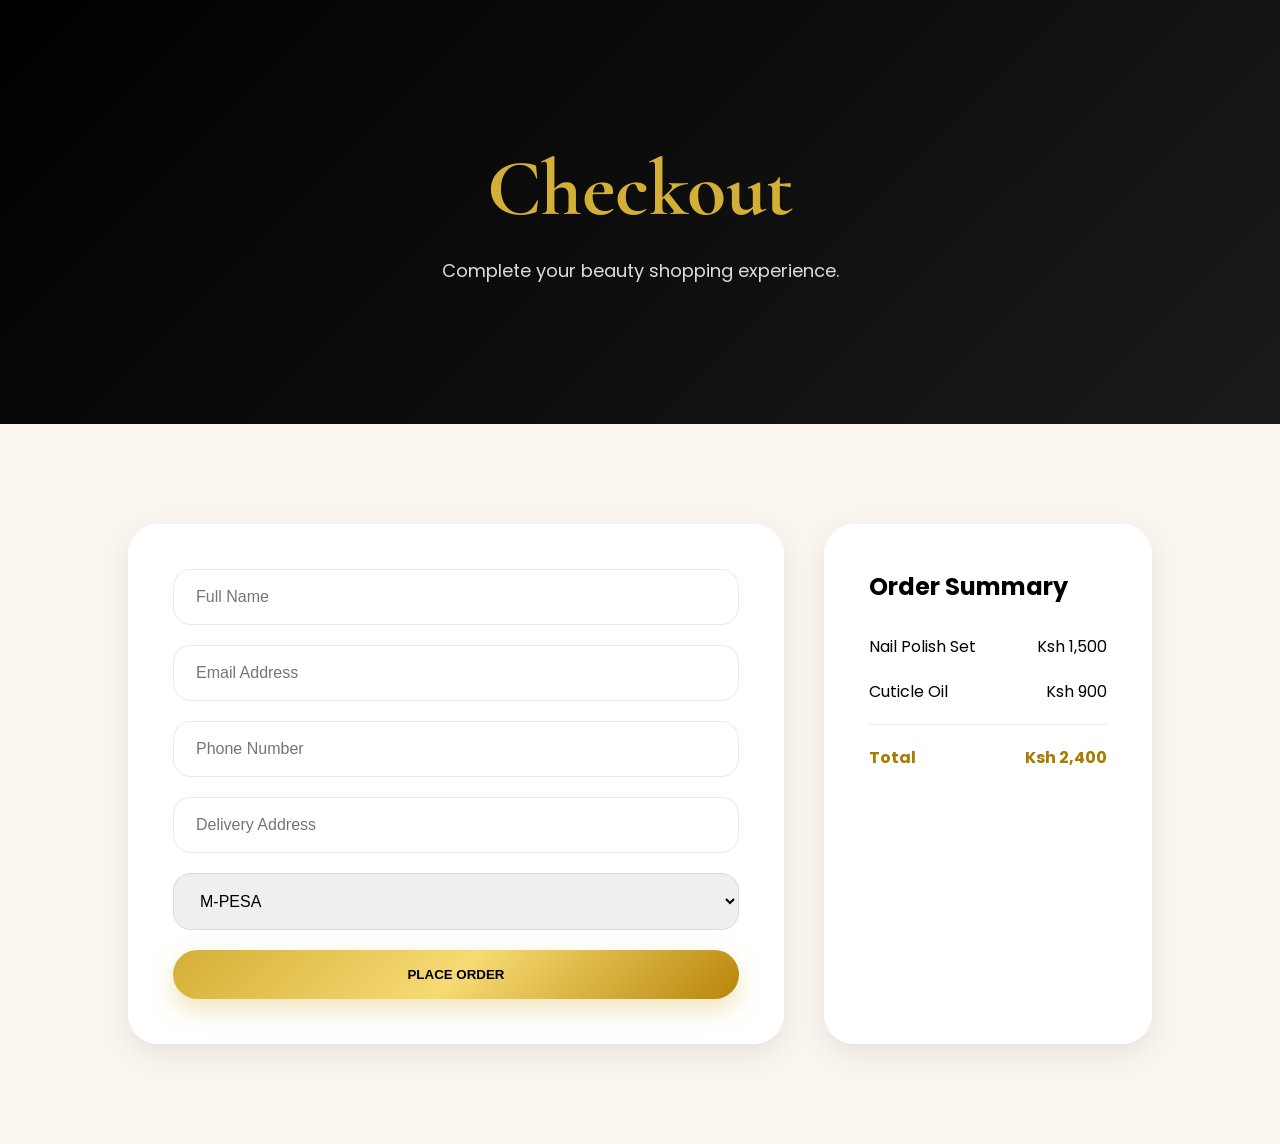
==== checkout.html @ 14c08689 "Add files via upload" ====
<!DOCTYPE html>
<html lang="en">
<head>

<meta charset="UTF-8">

<meta name="viewport"
content="width=device-width, initial-scale=1.0">

<title>Checkout</title>

<link rel="stylesheet" href="styles.css">

</head>

<body>

<section class="page-hero">

<h1>Checkout</h1>

<p>
Complete your beauty shopping experience.
</p>

</section>

<section class="checkout-container">

<div class="checkout-form">

<input type="text"
placeholder="Full Name">

<input type="email"
placeholder="Email Address">

<input type="text"
placeholder="Phone Number">

<input type="text"
placeholder="Delivery Address">

<select>
<option>M-PESA</option>
<option>Card Payment</option>
<option>Cash On Delivery</option>
</select>

<button class="gold-btn">
PLACE ORDER
</button>

</div>

<div class="order-summary">

<h2>Order Summary</h2>

<div class="summary-item">
<span>Nail Polish Set</span>
<span>Ksh 1,500</span>
</div>

<div class="summary-item">
<span>Cuticle Oil</span>
<span>Ksh 900</span>
</div>

<div class="summary-total">
<span>Total</span>
<span>Ksh 2,400</span>
</div>

</div>

</section>

</body>
</html>
---- styles.css ----
/* =========================================================
   JUWA WORLD — PREMIUM LUXURY UI
========================================================= */

@import url('https://fonts.googleapis.com/css2?family=Cormorant+Garamond:wght@400;500;600;700&family=Poppins:wght@300;400;500;600;700&display=swap');

:root{
    --gold:#d4af37;
    --gold-light:#f6da73;
    --gold-dark:#a87c00;

    --black:#000000;
    --dark:#111111;
    --dark-2:#1a1a1a;

    --white:#ffffff;
    --soft:#faf6ef;
    --gray:#777777;

    --shadow:
    0 10px 30px rgba(0,0,0,0.08);

    --shadow-hover:
    0 20px 40px rgba(0,0,0,0.15);

    --gradient-gold:
    linear-gradient(
        135deg,
        #d4af37,
        #f6da73,
        #b8860b
    );
}

/* =========================================================
   RESET
========================================================= */

*{
    margin:0;
    padding:0;
    box-sizing:border-box;
    scroll-behavior:smooth;
}

body{
    font-family:'Poppins', sans-serif;
    background:var(--soft);
    color:var(--black);
    overflow-x:hidden;
}

/* =========================================================
   CUSTOM SCROLLBAR
========================================================= */

::-webkit-scrollbar{
    width:10px;
}

::-webkit-scrollbar-track{
    background:#f2f2f2;
}

::-webkit-scrollbar-thumb{
    background:var(--gradient-gold);
    border-radius:20px;
}

/* =========================================================
   GLOBAL
========================================================= */

.container{
    width:90%;
    margin:auto;
}

section{
    position:relative;
}

img{
    max-width:100%;
    display:block;
}

a{
    text-decoration:none;
}

ul{
    list-style:none;
}

/* =========================================================
   TOP BAR
========================================================= */

.top-bar{
    background:var(--gradient-gold);
    color:var(--black);
    text-align:center;
    padding:12px;
    font-size:14px;
    font-weight:600;
    letter-spacing:1px;
}

/* =========================================================
   NAVBAR
========================================================= */

.navbar{
    width:100%;
    position:sticky;
    top:0;
    z-index:999;
    background:rgba(0,0,0,0.95);
    backdrop-filter:blur(10px);

    border-bottom:
    1px solid rgba(212,175,55,0.15);
}

.navbar-container{
    width:90%;
    margin:auto;
    height:90px;

    display:flex;
    justify-content:space-between;
    align-items:center;
}

.logo-section{
    display:flex;
    align-items:center;
    gap:15px;
}

.logo{
    width:65px;
    height:65px;
    border-radius:50%;
    object-fit:cover;

    border:2px solid var(--gold);

    box-shadow:
    0 0 20px rgba(212,175,55,0.4);
}

.brand-title{
    color:var(--gold);
    font-family:'Cormorant Garamond', serif;
    font-size:38px;
    line-height:1;
}

.brand-subtitle{
    color:#ddd;
    letter-spacing:4px;
    font-size:12px;
}

.nav-links{
    display:flex;
    gap:35px;
}

.nav-links a{
    color:var(--white);
    font-size:14px;
    font-weight:500;
    position:relative;
    transition:0.4s;
}

.nav-links a:hover{
    color:var(--gold);
}

.nav-links a::after{
    content:'';
    position:absolute;
    left:0;
    bottom:-8px;
    width:0;
    height:2px;
    background:var(--gradient-gold);
    transition:0.4s;
}

.nav-links a:hover::after{
    width:100%;
}

.nav-icons{
    display:flex;
    align-items:center;
    gap:20px;
}

.nav-icons i{
    color:var(--white);
    font-size:18px;
    cursor:pointer;
    transition:0.4s;
}

.nav-icons i:hover{
    color:var(--gold);
    transform:translateY(-3px);
}

/* =========================================================
   HERO
========================================================= */

.hero{
    min-height:95vh;

    display:grid;
    grid-template-columns:1fr 1fr;
    align-items:center;

    background:
    linear-gradient(
        135deg,
        #fff9f0,
        #f6eee0
    );

    overflow:hidden;
}

.hero::before{
    content:'';
    position:absolute;

    width:600px;
    height:600px;

    background:
    radial-gradient(
        rgba(212,175,55,0.12),
        transparent 70%
    );

    top:-200px;
    right:-150px;

    border-radius:50%;
}

.hero-text{
    padding:100px;
    z-index:2;
}

.welcome-text{
    color:var(--gold-dark);
    letter-spacing:6px;
    font-weight:600;
}

.hero h1{
    font-family:'Cormorant Garamond', serif;
    font-size:95px;
    line-height:0.9;
    margin-top:20px;
}

.hero h2{
    font-family:'Cormorant Garamond', serif;
    font-size:70px;
    color:var(--gold);
    margin-top:10px;
    margin-bottom:25px;
    font-style:italic;
}

.hero-description{
    color:#444;
    line-height:2;
    max-width:550px;
    margin-bottom:40px;
}

.hero-buttons{
    display:flex;
    gap:20px;
    flex-wrap:wrap;
}

.hero-image{
    position:relative;
    height:100%;
}

.hero-image img{
    width:100%;
    height:100%;
    object-fit:cover;
}

/* =========================================================
   BUTTONS
========================================================= */

.gold-btn{
    background:var(--gradient-gold);
    border:none;
    color:var(--black);

    padding:17px 34px;
    border-radius:50px;

    font-weight:600;
    cursor:pointer;

    transition:0.4s;

    box-shadow:
    0 10px 25px rgba(212,175,55,0.35);
}

.gold-btn:hover{
    transform:translateY(-5px);

    box-shadow:
    0 15px 35px rgba(212,175,55,0.45);
}

.outline-btn{
    background:transparent;
    border:2px solid var(--gold);

    color:var(--gold);

    padding:15px 34px;
    border-radius:50px;

    cursor:pointer;
    font-weight:600;

    transition:0.4s;
}

.outline-btn:hover{
    background:var(--gradient-gold);
    color:var(--black);
}

/* =========================================================
   FEATURE GRID
========================================================= */

.feature-grid{
    padding:100px 10%;

    display:grid;
    grid-template-columns:repeat(auto-fit,minmax(300px,1fr));
    gap:35px;

    background:#fff;
}

.feature-card{
    background:#fff;

    padding:45px 35px;
    border-radius:30px;

    text-align:center;

    transition:0.5s;

    border:
    1px solid rgba(212,175,55,0.15);

    box-shadow:var(--shadow);

    position:relative;
    overflow:hidden;
}

.feature-card::before{
    content:'';
    position:absolute;

    width:250px;
    height:250px;

    background:
    radial-gradient(
        rgba(212,175,55,0.08),
        transparent 70%
    );

    top:-120px;
    right:-120px;

    border-radius:50%;
}

.feature-card:hover{
    transform:translateY(-12px);
    box-shadow:var(--shadow-hover);
}

.feature-icon{
    width:90px;
    height:90px;

    margin:auto;
    margin-bottom:30px;

    border-radius:50%;

    display:flex;
    align-items:center;
    justify-content:center;

    background:var(--gradient-gold);

    box-shadow:
    0 10px 20px rgba(212,175,55,0.3);
}

.feature-icon i{
    font-size:34px;
    color:var(--black);
}

.feature-card h3{
    margin-bottom:15px;
    font-size:22px;
}

.feature-card p{
    color:#555;
    line-height:1.9;
    margin-bottom:30px;
}

/* =========================================================
   STATS
========================================================= */

.stats-section{
    background:var(--black);

    display:grid;
    grid-template-columns:repeat(auto-fit,minmax(250px,1fr));

    gap:30px;

    padding:70px 10%;
}

.stat-box{
    display:flex;
    gap:20px;
    align-items:center;
}

.stat-box i{
    color:var(--gold);
    font-size:45px;
}

.stat-box h4{
    color:var(--gold);
    margin-bottom:10px;
}

.stat-box p{
    color:#ddd;
}

/* =========================================================
   PAGE HERO
========================================================= */

.page-hero{
    background:
    linear-gradient(
        135deg,
        #000,
        #1a1a1a
    );

    text-align:center;
    color:#fff;

    padding:140px 20px;
}

.page-hero h1{
    font-family:'Cormorant Garamond', serif;
    font-size:80px;
    color:var(--gold);
    margin-bottom:20px;
}

.page-hero p{
    font-size:18px;
    color:#ddd;
}

/* =========================================================
   SERVICES
========================================================= */

.services-grid-page{
    display:grid;
    grid-template-columns:repeat(auto-fit,minmax(280px,1fr));

    gap:35px;

    padding:100px 10%;
}

.service-box{
    background:#fff;

    padding:50px 35px;

    border-radius:30px;

    text-align:center;

    transition:0.5s;

    box-shadow:var(--shadow);
}

.service-box:hover{
    transform:translateY(-10px);
    box-shadow:var(--shadow-hover);
}

.service-box i{
    color:var(--gold);
    font-size:55px;
    margin-bottom:25px;
}

.service-box h3{
    margin-bottom:15px;
    font-size:24px;
}

/* =========================================================
   SHOP
========================================================= */

.shop-grid{
    display:grid;
    grid-template-columns:repeat(auto-fit,minmax(280px,1fr));

    gap:35px;

    padding:100px 10%;
}

.product-card{
    background:#fff;

    border-radius:30px;
    overflow:hidden;

    transition:0.5s;

    box-shadow:var(--shadow);
}

.product-card:hover{
    transform:translateY(-10px);
    box-shadow:var(--shadow-hover);
}

.product-card img{
    width:100%;
    height:320px;
    object-fit:cover;
}

.product-card h3{
    padding:25px 25px 10px;
    font-size:22px;
}

.price{
    color:var(--gold-dark);
    font-weight:700;

    padding:0 25px 20px;
}

.product-card button{
    margin:0 25px 25px;
}

/* =========================================================
   GALLERY
========================================================= */

.gallery-grid{
    display:grid;
    grid-template-columns:repeat(auto-fit,minmax(300px,1fr));

    gap:25px;

    padding:100px 10%;
}

.gallery-grid img{
    width:100%;
    height:350px;

    object-fit:cover;

    border-radius:25px;

    transition:0.5s;

    box-shadow:var(--shadow);
}

.gallery-grid img:hover{
    transform:scale(1.03);
}

/* =========================================================
   CONTACT
========================================================= */

.contact{
    background:#fff;
    padding:100px 10%;
}

.section-title{
    font-family:'Cormorant Garamond', serif;
    font-size:65px;
    text-align:center;
    margin-bottom:20px;
}

.contact-form{
    max-width:700px;
    margin:auto;

    display:flex;
    flex-direction:column;
    gap:25px;
}

.contact-form input,
.contact-form textarea,
.checkout-form input,
.checkout-form select{
    width:100%;

    padding:18px 22px;

    border-radius:18px;

    border:
    1px solid rgba(0,0,0,0.08);

    outline:none;

    font-size:16px;

    transition:0.4s;
}

.contact-form input:focus,
.contact-form textarea:focus,
.checkout-form input:focus,
.checkout-form select:focus{
    border-color:var(--gold);

    box-shadow:
    0 0 0 4px rgba(212,175,55,0.15);
}

.contact-form textarea{
    height:180px;
    resize:none;
}

/* =========================================================
   CHECKOUT
========================================================= */

.checkout-container{
    display:grid;
    grid-template-columns:2fr 1fr;

    gap:40px;

    padding:100px 10%;
}

.checkout-form,
.order-summary{
    background:#fff;

    padding:45px;

    border-radius:30px;

    box-shadow:var(--shadow);
}

.checkout-form{
    display:flex;
    flex-direction:column;
    gap:20px;
}

.order-summary h2{
    margin-bottom:30px;
}

.summary-item,
.summary-total{
    display:flex;
    justify-content:space-between;

    margin-bottom:20px;
}

.summary-total{
    border-top:1px solid #eee;
    padding-top:20px;

    font-weight:700;
    color:var(--gold-dark);
}

/* =========================================================
   FOOTER
========================================================= */

.footer{
    background:var(--black);

    color:#ddd;

    text-align:center;

    padding:40px 20px;

    border-top:
    1px solid rgba(212,175,55,0.15);
}

/* =========================================================
   RESPONSIVE
========================================================= */

@media(max-width:992px){

    .hero{
        grid-template-columns:1fr;
    }

    .hero-text{
        padding:70px 30px;
        text-align:center;
    }

    .hero-description{
        margin:auto auto 35px;
    }

    .hero-buttons{
        justify-content:center;
    }

    .hero h1{
        font-size:65px;
    }

    .hero h2{
        font-size:50px;
    }

    .page-hero h1{
        font-size:55px;
    }

    .section-title{
        font-size:48px;
    }

    .checkout-container{
        grid-template-columns:1fr;
    }

    .nav-links{
        display:none;
    }
}

@media(max-width:600px){

    .hero h1{
        font-size:50px;
    }

    .hero h2{
        font-size:38px;
    }

    .page-hero h1{
        font-size:42px;
    }

    .gold-btn,
    .outline-btn{
        width:100%;
    }

    .feature-grid,
    .services-grid-page,
    .shop-grid,
    .gallery-grid{
        padding:70px 6%;
    }
}
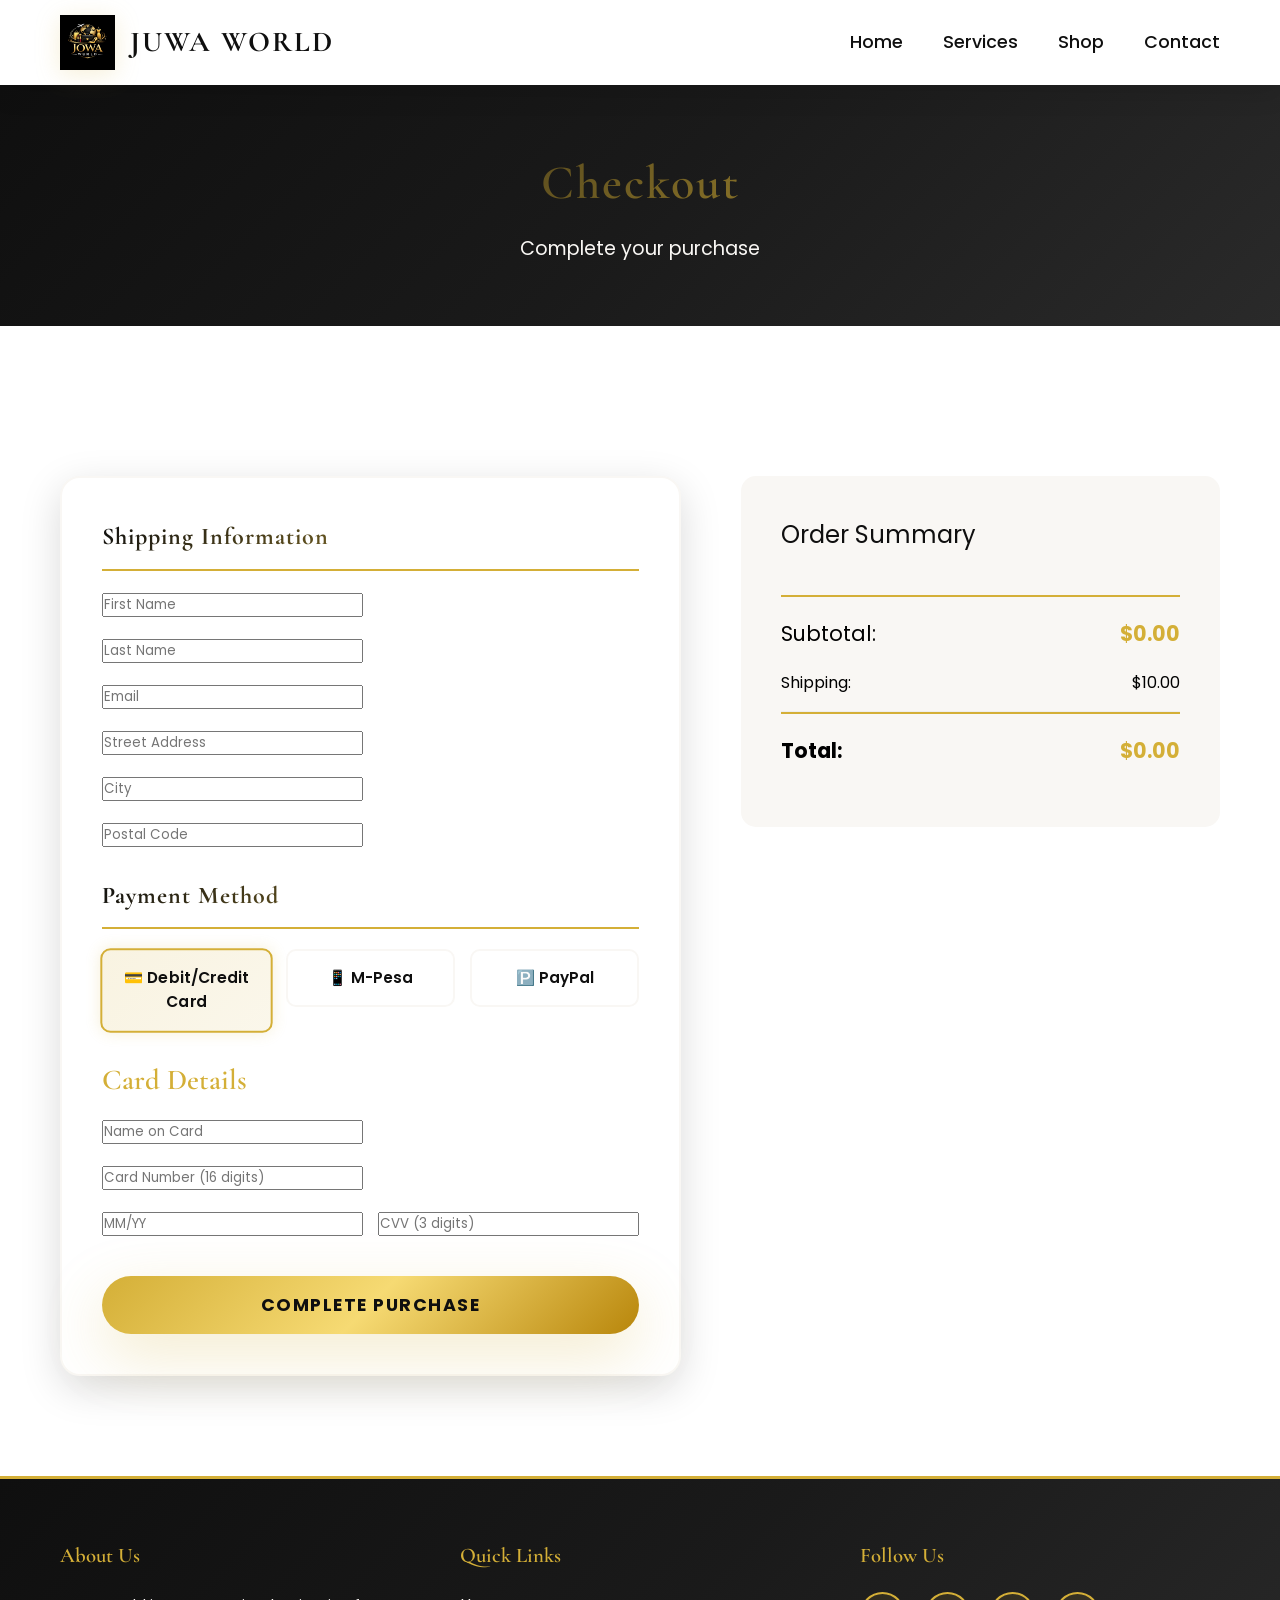
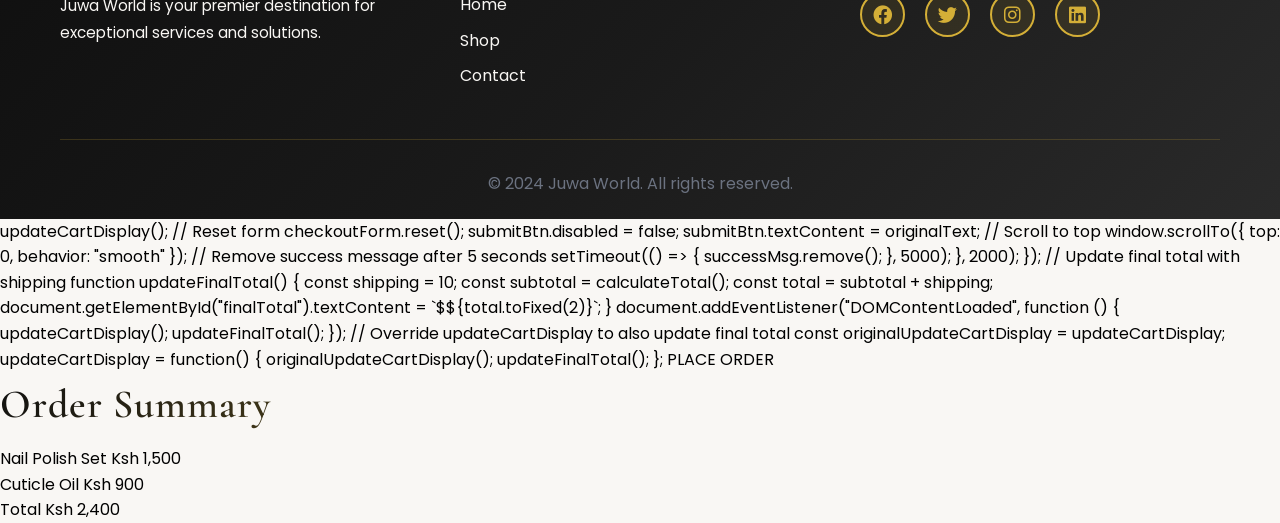
==== commit d6eda919: "Add files via upload" ====
--- a/checkout.html
+++ b/checkout.html
@@ -1,53 +1,564 @@
 <!DOCTYPE html>
 <html lang="en">
 <head>
-
-<meta charset="UTF-8">
-
-<meta name="viewport"
-content="width=device-width, initial-scale=1.0">
-
-<title>Checkout</title>
-
-<link rel="stylesheet" href="styles.css">
-
+    <meta charset="UTF-8">
+    <meta name="viewport" content="width=device-width, initial-scale=1.0">
+    <title>Checkout - Juwa World</title>
+    <link rel="stylesheet" href="styles.css">
+    <link rel="stylesheet" href="https://cdnjs.cloudflare.com/ajax/libs/font-awesome/6.0.0/css/all.min.css">
 </head>
-
 <body>
-
-<section class="page-hero">
-
-<h1>Checkout</h1>
-
-<p>
-Complete your beauty shopping experience.
-</p>
-
-</section>
-
-<section class="checkout-container">
-
-<div class="checkout-form">
-
-<input type="text"
-placeholder="Full Name">
-
-<input type="email"
-placeholder="Email Address">
-
-<input type="text"
-placeholder="Phone Number">
-
-<input type="text"
-placeholder="Delivery Address">
-
-<select>
-<option>M-PESA</option>
-<option>Card Payment</option>
-<option>Cash On Delivery</option>
-</select>
-
-<button class="gold-btn">
+    <!-- Navigation Bar -->
+    <nav class="navbar">
+        <div class="navbar-container">
+            <div class="logo-section">
+                <img src="logo.jpeg" alt="Juwa World Logo" class="logo">
+                <span class="brand-name">JUWA WORLD</span>
+            </div>
+            <ul class="nav-links">
+                <li><a href="index.html#home" class="nav-link">Home</a></li>
+                <li><a href="index.html#services" class="nav-link">Services</a></li>
+                <li><a href="shop.html" class="nav-link">Shop</a></li>
+                <li><a href="index.html#contact" class="nav-link">Contact</a></li>
+            </ul>
+            <div class="hamburger">
+                <span></span>
+                <span></span>
+                <span></span>
+            </div>
+        </div>
+    </nav>
+
+    <!-- Page Hero -->
+    <section class="page-hero">
+        <div class="container">
+            <h1>Checkout</h1>
+            <p>Complete your purchase</p>
+        </div>
+    </section>
+
+    <!-- Checkout Section -->
+    <section class="contact">
+        <div class="container">
+            <div class="contact-content">
+                <!-- Checkout Form -->
+                <form class="checkout-form" id="checkoutForm">
+                    <h2>Shipping Information</h2>
+                    
+                    <div class="form-group">
+                        <input type="text" name="firstName" placeholder="First Name" required>
+                    </div>
+                    
+                    <div class="form-group">
+                        <input type="text" name="lastName" placeholder="Last Name" required>
+                    </div>
+                    
+                    <div class="form-group">
+                        <input type="email" name="email" placeholder="Email" required>
+                    </div>
+                    
+                    <div class="form-group">
+                        <input type="text" name="address" placeholder="Street Address" required>
+                    </div>
+                    
+                    <div class="form-group">
+                        <input type="text" name="city" placeholder="City" required>
+                    </div>
+                    
+                    <div class="form-group">
+                        <input type="text" name="postal" placeholder="Postal Code" required>
+                    </div>
+
+                    <h2 style="margin-top: 30px;">Payment Method</h2>
+                    
+                    <div class="payment-methods">
+                        <label class="payment-option">
+                            <input type="radio" name="paymentMethod" value="card" checked>
+                            <span class="payment-label">💳 Debit/Credit Card</span>
+                        </label>
+                        <label class="payment-option">
+                            <input type="radio" name="paymentMethod" value="mpesa">
+                            <span class="payment-label">📱 M-Pesa</span>
+                        </label>
+                        <label class="payment-option">
+                            <input type="radio" name="paymentMethod" value="paypal">
+                            <span class="payment-label">🅿️ PayPal</span>
+                        </label>
+                    </div>
+
+                    <!-- CARD PAYMENT SECTION -->
+                    <div id="cardSection" class="payment-section">
+                        <h3 style="margin-top: 20px; color: var(--gold);">Card Details</h3>
+                        
+                        <div class="form-group">
+                            <input type="text" name="cardName" placeholder="Name on Card">
+                        </div>
+                        
+                        <div class="form-group">
+                            <input type="text" name="cardNumber" placeholder="Card Number (16 digits)" maxlength="16" pattern="[0-9]{16}">
+                        </div>
+                        
+                        <div class="form-row">
+                            <div class="form-group" style="flex: 1;">
+                                <input type="text" name="expiry" placeholder="MM/YY" maxlength="5" pattern="[0-9]{2}/[0-9]{2}">
+                            </div>
+                            <div class="form-group" style="flex: 1;">
+                                <input type="text" name="cvv" placeholder="CVV (3 digits)" maxlength="3" pattern="[0-9]{3}">
+                            </div>
+                        </div>
+                    </div>
+
+                    <!-- M-PESA PAYMENT SECTION -->
+                    <div id="mpesaSection" class="payment-section" style="display: none;">
+                        <h3 style="margin-top: 20px; color: var(--gold);">M-Pesa Details</h3>
+                        
+                        <div class="form-group">
+                            <input type="tel" name="mpesaPhone" placeholder="M-Pesa Phone Number (e.g., 254792542973)">
+                        </div>
+                        
+                        <div style="background: #f9f7f4; padding: 15px; border-radius: 8px; margin-top: 15px; border-left: 4px solid var(--gold);">
+                            <p style="margin: 0; font-size: 0.9rem; color: var(--dark);">
+                                <strong>💡 Instructions:</strong><br>
+                                • You will receive an M-Pesa prompt on your phone<br>
+                                • Enter your M-Pesa PIN to complete payment<br>
+                                • Confirmation will be sent to your email
+                            </p>
+                        </div>
+                    </div>
+
+                    <!-- PAYPAL PAYMENT SECTION -->
+                    <div id="paypalSection" class="payment-section" style="display: none;">
+                        <h3 style="margin-top: 20px; color: var(--gold);">PayPal Payment</h3>
+                        
+                        <div class="form-group">
+                            <input type="email" name="paypalEmail" placeholder="PayPal Email Address">
+                        </div>
+                        
+                        <div style="background: #f9f7f4; padding: 15px; border-radius: 8px; margin-top: 15px; border-left: 4px solid var(--gold);">
+                            <p style="margin: 0; font-size: 0.9rem; color: var(--dark);">
+                                <strong>💡 Instructions:</strong><br>
+                                • Click "Complete Purchase" to proceed<br>
+                                • You will be redirected to PayPal<br>
+                                • Complete payment and return to us
+                            </p>
+                        </div>
+                    </div>
+                    
+                    <button type="submit" class="cta-button" style="width: 100%; margin-top: 20px;">Complete Purchase</button>
+                </form>
+
+                <!-- Order Summary -->
+                <div class="cart-summary">
+                    <div class="cart-title">Order Summary</div>
+                    <div class="cart-items"></div>
+                    
+                    <div class="cart-total">
+                        <span>Subtotal:</span>
+                        <span class="cart-total-amount">$0.00</span>
+                    </div>
+                    
+                    <div style="display: flex; justify-content: space-between; padding-bottom: 15px; border-bottom: 1px solid #eee;">
+                        <span>Shipping:</span>
+                        <span>$10.00</span>
+                    </div>
+                    
+                    <div class="cart-total">
+                        <span><strong>Total:</strong></span>
+                        <span class="cart-total-amount" id="finalTotal"><strong>$0.00</strong></span>
+                    </div>
+                </div>
+            </div>
+        </div>
+    </section>
+
+    <!-- Footer -->
+    <footer class="footer">
+        <div class="container">
+            <div class="footer-content">
+                <div class="footer-section">
+                    <h4>About Us</h4>
+                    <p>Juwa World is your premier destination for exceptional services and solutions.</p>
+                </div>
+                <div class="footer-section">
+                    <h4>Quick Links</h4>
+                    <ul>
+                        <li><a href="index.html">Home</a></li>
+                        <li><a href="shop.html">Shop</a></li>
+                        <li><a href="index.html#contact">Contact</a></li>
+                    </ul>
+                </div>
+                <div class="footer-section">
+                    <h4>Follow Us</h4>
+                    <div class="social-links">
+                        <a href="#"><i class="fab fa-facebook"></i></a>
+                        <a href="#"><i class="fab fa-twitter"></i></a>
+                        <a href="#"><i class="fab fa-instagram"></i></a>
+                        <a href="#"><i class="fab fa-linkedin"></i></a>
+                    </div>
+                </div>
+            </div>
+            <div class="footer-bottom">
+                <p>&copy; 2024 Juwa World. All rights reserved.</p>
+            </div>
+        </div>
+    </footer>
+
+    <script src="script.js"></script>
+    <script>
+        // ====================================================
+        // PAYMENT METHOD SELECTION
+        // ====================================================
+        
+        document.addEventListener("DOMContentLoaded", function() {
+            const paymentMethodRadios = document.querySelectorAll('input[name="paymentMethod"]');
+            const cardSection = document.getElementById("cardSection");
+            const mpesaSection = document.getElementById("mpesaSection");
+            const paypalSection = document.getElementById("paypalSection");
+            
+            paymentMethodRadios.forEach(radio => {
+                radio.addEventListener("change", function() {
+                    // Hide all sections
+                    cardSection.style.display = "none";
+                    mpesaSection.style.display = "none";
+                    paypalSection.style.display = "none";
+                    
+                    // Show selected section
+                    if (this.value === "card") {
+                        cardSection.style.display = "block";
+                    } else if (this.value === "mpesa") {
+                        mpesaSection.style.display = "block";
+                    } else if (this.value === "paypal") {
+                        paypalSection.style.display = "block";
+                    }
+                });
+            });
+            
+            // Update cart display on load
+            if (typeof updateCartDisplay === 'function') {
+                updateCartDisplay();
+            }
+        });
+        
+        // ====================================================
+        // REALISTIC CHECKOUT PROCESSING
+        // ====================================================
+        
+        const checkoutForm = document.getElementById("checkoutForm");
+        
+        // Validation Functions
+        function validateEmail(email) {
+            const re = /^[^\s@]+@[^\s@]+\.[^\s@]+$/;
+            return re.test(email);
+        }
+        
+        function validateCardNumber(num) {
+            // Luhn algorithm for card validation
+            let sum = 0;
+            let isEven = false;
+            for (let i = num.length - 1; i >= 0; i--) {
+                let digit = parseInt(num.charAt(i), 10);
+                if (isEven) {
+                    digit *= 2;
+                    if (digit > 9) {
+                        digit -= 9;
+                    }
+                }
+                sum += digit;
+                isEven = !isEven;
+            }
+            return sum % 10 === 0 && num.length === 16;
+        }
+        
+        function validateExpiry(expiry) {
+            const [month, year] = expiry.split('/');
+            const m = parseInt(month);
+            const y = parseInt(year) + 2000;
+            const now = new Date();
+            const currentYear = now.getFullYear();
+            const currentMonth = now.getMonth() + 1;
+            
+            if (m < 1 || m > 12) return false;
+            if (y < currentYear) return false;
+            if (y === currentYear && m < currentMonth) return false;
+            return true;
+        }
+        
+        function validateCVV(cvv) {
+            return /^[0-9]{3}$/.test(cvv);
+        }
+        
+        function validateMpesaPhone(phone) {
+            // Remove spaces and check format
+            const cleaned = phone.replace(/\s/g, '');
+            return /^(254|0)?7[0-9]{8}$/.test(cleaned) || cleaned.length >= 10;
+        }
+        
+        if (checkoutForm) {
+            checkoutForm.addEventListener("submit", function (e) {
+                e.preventDefault();
+                
+                // Check cart
+                if (!cart || cart.length === 0) {
+                    alert("❌ Your cart is empty. Please add items before checkout.");
+                    return;
+                }
+                
+                // Get form values
+                const firstName = this.querySelector('input[name="firstName"]').value.trim();
+                const lastName = this.querySelector('input[name="lastName"]').value.trim();
+                const email = this.querySelector('input[name="email"]').value.trim();
+                const address = this.querySelector('input[name="address"]').value.trim();
+                const city = this.querySelector('input[name="city"]').value.trim();
+                const postal = this.querySelector('input[name="postal"]').value.trim();
+                const paymentMethod = this.querySelector('input[name="paymentMethod"]:checked').value;
+                
+                // Validation checks for shipping
+                if (!firstName || firstName.length < 2) {
+                    alert("❌ Please enter a valid first name");
+                    return;
+                }
+                
+                if (!lastName || lastName.length < 2) {
+                    alert("❌ Please enter a valid last name");
+                    return;
+                }
+                
+                if (!validateEmail(email)) {
+                    alert("❌ Please enter a valid email address");
+                    return;
+                }
+                
+                if (!address || address.length < 5) {
+                    alert("❌ Please enter a valid street address");
+                    return;
+                }
+                
+                if (!city || city.length < 2) {
+                    alert("❌ Please enter a valid city");
+                    return;
+                }
+                
+                if (!postal || postal.length < 3) {
+                    alert("❌ Please enter a valid postal code");
+                    return;
+                }
+                
+                // Payment method specific validation
+                let paymentDetails = {};
+                
+                if (paymentMethod === "card") {
+                    const cardName = this.querySelector('input[name="cardName"]').value.trim();
+                    const cardNumber = this.querySelector('input[name="cardNumber"]').value.trim();
+                    const expiry = this.querySelector('input[name="expiry"]').value.trim();
+                    const cvv = this.querySelector('input[name="cvv"]').value.trim();
+                    
+                    if (!cardName || cardName.length < 3) {
+                        alert("❌ Please enter the name on the card");
+                        return;
+                    }
+                    
+                    if (!validateCardNumber(cardNumber)) {
+                        alert("❌ Please enter a valid 16-digit card number");
+                        return;
+                    }
+                    
+                    if (!validateExpiry(expiry)) {
+                        alert("❌ Please enter a valid expiry date (MM/YY). Card must not be expired.");
+                        return;
+                    }
+                    
+                    if (!validateCVV(cvv)) {
+                        alert("❌ Please enter a valid 3-digit CVV");
+                        return;
+                    }
+                    
+                    paymentDetails = { cardName, cardNumberLast4: cardNumber.slice(-4) };
+                    
+                } else if (paymentMethod === "mpesa") {
+                    const mpesaPhone = this.querySelector('input[name="mpesaPhone"]').value.trim();
+                    
+                    if (!validateMpesaPhone(mpesaPhone)) {
+                        alert("❌ Please enter a valid M-Pesa phone number (e.g., 254792542973 or 0792542973)");
+                        return;
+                    }
+                    
+                    paymentDetails = { mpesaPhone };
+                    
+                } else if (paymentMethod === "paypal") {
+                    const paypalEmail = this.querySelector('input[name="paypalEmail"]').value.trim();
+                    
+                    if (!validateEmail(paypalEmail)) {
+                        alert("❌ Please enter a valid PayPal email address");
+                        return;
+                    }
+                    
+                    paymentDetails = { paypalEmail };
+                }
+                
+                // Process payment
+                const submitBtn = this.querySelector('button[type="submit"]');
+                const originalText = submitBtn.textContent;
+                submitBtn.disabled = true;
+                
+                let processingText = "🔄 Processing ";
+                if (paymentMethod === "card") {
+                    processingText += "Card Payment...";
+                } else if (paymentMethod === "mpesa") {
+                    processingText += "M-Pesa Payment...";
+                } else if (paymentMethod === "paypal") {
+                    processingText += "PayPal Payment...";
+                }
+                submitBtn.textContent = processingText;
+                
+                // Simulate payment processing (2-3 seconds)
+                setTimeout(() => {
+                    const subtotal = calculateTotal();
+                    const shipping = 10;
+                    const total = subtotal + shipping;
+                    const orderId = "JW-" + Date.now();
+                    
+                    // Get payment method display name
+                    let paymentMethodName = "";
+                    let paymentIcon = "";
+                    if (paymentMethod === "card") {
+                        paymentMethodName = "Debit/Credit Card";
+                        paymentIcon = "💳";
+                    } else if (paymentMethod === "mpesa") {
+                        paymentMethodName = "M-Pesa";
+                        paymentIcon = "📱";
+                    } else if (paymentMethod === "paypal") {
+                        paymentMethodName = "PayPal";
+                        paymentIcon = "🅿️";
+                    }
+                    
+                    // Create success message
+                    const successMsg = document.createElement("div");
+                    successMsg.style.cssText = `
+                        background: linear-gradient(135deg, #28a745 0%, #20c997 100%);
+                        color: white;
+                        padding: 30px;
+                        border-radius: 12px;
+                        margin-bottom: 20px;
+                        text-align: center;
+                        font-weight: 600;
+                        box-shadow: 0 10px 40px rgba(40, 167, 69, 0.3);
+                        border-left: 5px solid #ffc107;
+                        animation: slideDown 0.5s ease;
+                    `;
+                    successMsg.innerHTML = `
+                        <h3 style="margin: 0 0 15px 0; font-size: 1.5rem;">✓ Order Placed Successfully!</h3>
+                        <p style="margin: 8px 0;">Thank you for your purchase, <strong>${firstName} ${lastName}</strong></p>
+                        <hr style="border: 1px solid rgba(255,255,255,0.3); margin: 15px 0;">
+                        <div style="text-align: left; max-width: 400px; margin: 15px auto; font-size: 0.95rem;">
+                            <p><strong>Order ID:</strong> ${orderId}</p>
+                            <p><strong>Payment Method:</strong> ${paymentIcon} ${paymentMethodName}</p>
+                            <p><strong>Subtotal:</strong> ₹${subtotal.toFixed(2)}</p>
+                            <p><strong>Shipping:</strong> ₹${shipping.toFixed(2)}</p>
+                            <p style="border-top: 1px solid rgba(255,255,255,0.3); padding-top: 10px; margin-top: 10px;">
+                                <strong style="font-size: 1.1rem;">Order Total: ₹${total.toFixed(2)}</strong>
+                            </p>
+                        </div>
+                        <hr style="border: 1px solid rgba(255,255,255,0.3); margin: 15px 0;">
+                        <p style="margin: 8px 0; font-size: 0.9rem;">📧 Confirmation email sent to: <strong>${email}</strong></p>
+                        <p style="margin: 8px 0; font-size: 0.9rem;">📦 Estimated delivery: 3-5 business days to ${city}</p>
+                    `;
+                    
+                    // Insert success message
+                    this.parentNode.insertBefore(successMsg, this);
+                    
+                    // Scroll to message
+                    successMsg.scrollIntoView({ behavior: 'smooth', block: 'start' });
+                    
+                    // Reset form
+                    checkoutForm.reset();
+                    cardSection.style.display = "block";
+                    mpesaSection.style.display = "none";
+                    paypalSection.style.display = "none";
+                    submitBtn.disabled = false;
+                    submitBtn.textContent = originalText;
+                    
+                    // Clear cart
+                    cart = [];
+                    localStorage.removeItem("juwaCart");
+                    
+                    // Update cart display
+                    updateCartDisplay();
+                    
+                    // Redirect after 5 seconds
+                    setTimeout(() => {
+                        window.location.href = "index.html";
+                    }, 5000);
+                    
+                }, 2500);
+            });
+            
+            // Update cart display on load
+            updateCartDisplay();
+        }
+    </script>
+    <style>
+        @keyframes slideDown {
+            from {
+                opacity: 0;
+                transform: translateY(-20px);
+            }
+            to {
+                opacity: 1;
+                transform: translateY(0);
+            }
+        }
+        
+        .form-row {
+            display: grid;
+            grid-template-columns: 1fr 1fr;
+            gap: 15px;
+        }
+        
+        @media (max-width: 480px) {
+            .form-row {
+                grid-template-columns: 1fr;
+            }
+        }
+    </style>
+                updateCartDisplay();
+
+                // Reset form
+                checkoutForm.reset();
+                submitBtn.disabled = false;
+                submitBtn.textContent = originalText;
+
+                // Scroll to top
+                window.scrollTo({ top: 0, behavior: "smooth" });
+
+                // Remove success message after 5 seconds
+                setTimeout(() => {
+                    successMsg.remove();
+                }, 5000);
+            }, 2000);
+        });
+
+        // Update final total with shipping
+        function updateFinalTotal() {
+            const shipping = 10;
+            const subtotal = calculateTotal();
+            const total = subtotal + shipping;
+            document.getElementById("finalTotal").textContent = `$${total.toFixed(2)}`;
+        }
+
+        document.addEventListener("DOMContentLoaded", function () {
+            updateCartDisplay();
+            updateFinalTotal();
+        });
+
+        // Override updateCartDisplay to also update final total
+        const originalUpdateCartDisplay = updateCartDisplay;
+        updateCartDisplay = function() {
+            originalUpdateCartDisplay();
+            updateFinalTotal();
+        };
+    </script>
+</body>
+</html>
 PLACE ORDER
 </button>
 
--- a/styles.css
+++ b/styles.css
@@ -1,837 +1,2371 @@
 /* =========================================================
-   JUWA WORLD — PREMIUM LUXURY UI
+   JUWA WORLD — PREMIUM LUXURY WEBSITE
 ========================================================= */
 
-@import url('https://fonts.googleapis.com/css2?family=Cormorant+Garamond:wght@400;500;600;700&family=Poppins:wght@300;400;500;600;700&display=swap');
-
-:root{
-    --gold:#d4af37;
-    --gold-light:#f6da73;
-    --gold-dark:#a87c00;
-
-    --black:#000000;
-    --dark:#111111;
-    --dark-2:#1a1a1a;
-
-    --white:#ffffff;
-    --soft:#faf6ef;
-    --gray:#777777;
-
-    --shadow:
-    0 10px 30px rgba(0,0,0,0.08);
-
-    --shadow-hover:
-    0 20px 40px rgba(0,0,0,0.15);
-
-    --gradient-gold:
-    linear-gradient(
-        135deg,
-        #d4af37,
-        #f6da73,
-        #b8860b
-    );
+@import url('https://fonts.googleapis.com/css2?family=Cormorant+Garamond:wght@300;400;500;600;700&family=Poppins:wght@300;400;500;600;700&display=swap');
+
+:root {
+    /* Gold Color Palette */
+    --gold: #d4af37;
+    --gold-light: #f6da73;
+    --gold-dark: #a87c00;
+    
+    /* Black & Dark Shades */
+    --black: #000000;
+    --dark: #0f0f0f;
+    --dark-gray: #1a1a1a;
+    --dark-lighter: #2a2a2a;
+    --gray: #6b7280;
+    --gray-light: #d1d5db;
+    
+    /* Light Shades */
+    --white: #ffffff;
+    --light-bg: #f9f7f4;
+    
+    /* Shadows */
+    --shadow: 0 8px 24px rgba(0, 0, 0, 0.12);
+    --shadow-md: 0 12px 40px rgba(0, 0, 0, 0.15);
+    --shadow-hover: 0 20px 60px rgba(212, 175, 55, 0.25);
+    --shadow-dark: 0 15px 35px rgba(0, 0, 0, 0.2);
+    
+    /* Gradients */
+    --gradient-gold: linear-gradient(135deg, #d4af37 0%, #f6da73 50%, #b8860b 100%);
+    --gradient-dark: linear-gradient(135deg, #0f0f0f 0%, #1a1a1a 50%, #2a2a2a 100%);
+    --gradient-dark-subtle: linear-gradient(135deg, rgba(15, 15, 15, 0.95) 0%, rgba(42, 42, 42, 0.95) 100%);
 }
 
 /* =========================================================
-   RESET
+   GLOBAL STYLES
 ========================================================= */
 
-*{
-    margin:0;
-    padding:0;
-    box-sizing:border-box;
-    scroll-behavior:smooth;
-}
-
-body{
-    font-family:'Poppins', sans-serif;
-    background:var(--soft);
-    color:var(--black);
-    overflow-x:hidden;
+* {
+    margin: 0;
+    padding: 0;
+    box-sizing: border-box;
+}
+
+html {
+    scroll-behavior: smooth;
+}
+
+body {
+    font-family: 'Poppins', sans-serif;
+    background-color: var(--light-bg);
+    color: var(--black);
+    line-height: 1.6;
+}
+
+.container {
+    max-width: 1200px;
+    margin: 0 auto;
+    padding: 0 20px;
+    width: 100%;
+}
+
+@media (max-width: 768px) {
+    .container {
+        padding: 0 15px;
+    }
+}
+
+@media (max-width: 480px) {
+    .container {
+        padding: 0 10px;
+    }
+}
+
+/* =========================================================
+   TYPOGRAPHY
+========================================================= */
+
+h1, h2, h3, h4, h5, h6 {
+    font-family: 'Cormorant Garamond', serif;
+    font-weight: 600;
+    color: var(--dark);
+}
+
+h1 {
+    font-size: 3.5rem;
+    letter-spacing: 2px;
+}
+
+h2 {
+    font-size: 2.5rem;
+    letter-spacing: 1px;
+    margin-bottom: 10px;
+}
+
+h3 {
+    font-size: 1.8rem;
+    margin-bottom: 15px;
+}
+
+p {
+    font-size: 1rem;
+    color: var(--gray);
+    line-height: 1.8;
+}
+
+a {
+    text-decoration: none;
+    color: var(--gold);
+    transition: all 0.3s ease;
+}
+
+button {
+    cursor: pointer;
+    border: none;
+    font-family: 'Poppins', sans-serif;
+    transition: all 0.3s ease;
 }
 
 /* =========================================================
    CUSTOM SCROLLBAR
 ========================================================= */
 
-::-webkit-scrollbar{
-    width:10px;
-}
-
-::-webkit-scrollbar-track{
-    background:#f2f2f2;
-}
-
-::-webkit-scrollbar-thumb{
-    background:var(--gradient-gold);
-    border-radius:20px;
-}
-
-/* =========================================================
-   GLOBAL
-========================================================= */
-
-.container{
-    width:90%;
-    margin:auto;
-}
-
-section{
-    position:relative;
-}
-
-img{
-    max-width:100%;
-    display:block;
-}
-
-a{
-    text-decoration:none;
-}
-
-ul{
-    list-style:none;
-}
-
-/* =========================================================
-   TOP BAR
-========================================================= */
-
-.top-bar{
-    background:var(--gradient-gold);
-    color:var(--black);
-    text-align:center;
-    padding:12px;
-    font-size:14px;
-    font-weight:600;
-    letter-spacing:1px;
+::-webkit-scrollbar {
+    width: 10px;
+}
+
+::-webkit-scrollbar-track {
+    background: var(--light-bg);
+}
+
+::-webkit-scrollbar-thumb {
+    background: var(--gradient-gold);
+    border-radius: 10px;
 }
 
 /* =========================================================
    NAVBAR
 ========================================================= */
 
-.navbar{
-    width:100%;
-    position:sticky;
-    top:0;
-    z-index:999;
-    background:rgba(0,0,0,0.95);
-    backdrop-filter:blur(10px);
-
-    border-bottom:
-    1px solid rgba(212,175,55,0.15);
-}
-
-.navbar-container{
-    width:90%;
-    margin:auto;
-    height:90px;
-
-    display:flex;
-    justify-content:space-between;
-    align-items:center;
-}
-
-.logo-section{
-    display:flex;
-    align-items:center;
-    gap:15px;
-}
-
-.logo{
-    width:65px;
-    height:65px;
-    border-radius:50%;
-    object-fit:cover;
-
-    border:2px solid var(--gold);
-
-    box-shadow:
-    0 0 20px rgba(212,175,55,0.4);
-}
-
-.brand-title{
-    color:var(--gold);
-    font-family:'Cormorant Garamond', serif;
-    font-size:38px;
-    line-height:1;
-}
-
-.brand-subtitle{
-    color:#ddd;
-    letter-spacing:4px;
-    font-size:12px;
-}
-
-.nav-links{
-    display:flex;
-    gap:35px;
-}
-
-.nav-links a{
-    color:var(--white);
-    font-size:14px;
-    font-weight:500;
-    position:relative;
-    transition:0.4s;
-}
-
-.nav-links a:hover{
-    color:var(--gold);
-}
-
-.nav-links a::after{
-    content:'';
-    position:absolute;
-    left:0;
-    bottom:-8px;
-    width:0;
-    height:2px;
-    background:var(--gradient-gold);
-    transition:0.4s;
-}
-
-.nav-links a:hover::after{
-    width:100%;
-}
-
-.nav-icons{
-    display:flex;
-    align-items:center;
-    gap:20px;
-}
-
-.nav-icons i{
-    color:var(--white);
-    font-size:18px;
-    cursor:pointer;
-    transition:0.4s;
-}
-
-.nav-icons i:hover{
-    color:var(--gold);
-    transform:translateY(-3px);
+.navbar {
+    position: sticky;
+    top: 0;
+    z-index: 1000;
+    background: var(--white);
+    box-shadow: var(--shadow);
+    padding: 15px 0;
+}
+
+.navbar-container {
+    max-width: 1200px;
+    margin: 0 auto;
+    padding: 0 20px;
+    display: flex;
+    justify-content: space-between;
+    align-items: center;
+}
+
+.logo-section {
+    display: flex;
+    align-items: center;
+    gap: 15px;
+}
+
+.logo {
+    width: 55px;
+    height: 55px;
+    object-fit: contain;
+    transition: all 0.3s cubic-bezier(0.4, 0, 0.2, 1);
+    filter: drop-shadow(0 4px 12px rgba(212, 175, 55, 0.2));
+}
+
+@media (max-width: 768px) {
+    .logo {
+        width: 45px;
+        height: 45px;
+    }
+}
+
+@media (max-width: 480px) {
+    .logo {
+        width: 35px;
+        height: 35px;
+    }
+}
+
+.logo:hover {
+    transform: scale(1.12) rotate(2deg);
+    filter: drop-shadow(0 6px 16px rgba(212, 175, 55, 0.35));
+}
+
+.brand-name {
+    font-family: 'Cormorant Garamond', serif;
+    font-size: 1.8rem;
+    font-weight: 700;
+    color: var(--dark);
+    letter-spacing: 2px;
+}
+
+@media (max-width: 768px) {
+    .brand-name {
+        font-size: 1.3rem;
+        letter-spacing: 1px;
+    }
+}
+
+@media (max-width: 480px) {
+    .brand-name {
+        font-size: 1.1rem;
+        letter-spacing: 0.5px;
+    }
+}
+
+.nav-links {
+    display: flex;
+    list-style: none;
+    gap: 40px;
+}
+
+.nav-link {
+    position: relative;
+    color: var(--dark);
+    font-weight: 500;
+    font-size: 1.1rem;
+    padding: 8px 0;
+}
+
+@media (max-width: 768px) {
+    .nav-link {
+        font-size: 0.95rem;
+    }
+}
+
+@media (max-width: 480px) {
+    .nav-link {
+        font-size: 0.85rem;
+    }
+}
+
+.nav-link::after {
+    content: '';
+    position: absolute;
+    bottom: 0;
+    left: 0;
+    width: 0;
+    height: 3px;
+    background: var(--gradient-gold);
+    transition: width 0.35s cubic-bezier(0.4, 0, 0.2, 1);
+    box-shadow: 0 2px 8px rgba(212, 175, 55, 0.3);
+}
+
+.nav-link:hover::after {
+    width: 100%;
+}
+
+.nav-link.active {
+    color: var(--gold);
+}
+
+.hamburger {
+    display: none;
+    flex-direction: column;
+    gap: 5px;
+    cursor: pointer;
+}
+
+.hamburger span {
+    width: 25px;
+    height: 3px;
+    background: var(--dark);
+    transition: all 0.3s ease;
+    border-radius: 2px;
+}
+
+.hamburger.active span:nth-child(1) {
+    transform: rotate(45deg) translate(10px, 10px);
+}
+
+.hamburger.active span:nth-child(2) {
+    opacity: 0;
+}
+
+.hamburger.active span:nth-child(3) {
+    transform: rotate(-45deg) translate(8px, -8px);
 }
 
 /* =========================================================
-   HERO
+   HERO SECTION
 ========================================================= */
 
-.hero{
-    min-height:95vh;
-
-    display:grid;
-    grid-template-columns:1fr 1fr;
-    align-items:center;
-
-    background:
-    linear-gradient(
-        135deg,
-        #fff9f0,
-        #f6eee0
-    );
-
-    overflow:hidden;
-}
-
-.hero::before{
-    content:'';
-    position:absolute;
-
-    width:600px;
-    height:600px;
-
-    background:
-    radial-gradient(
-        rgba(212,175,55,0.12),
-        transparent 70%
-    );
-
-    top:-200px;
-    right:-150px;
-
-    border-radius:50%;
-}
-
-.hero-text{
-    padding:100px;
-    z-index:2;
-}
-
-.welcome-text{
-    color:var(--gold-dark);
-    letter-spacing:6px;
-    font-weight:600;
-}
-
-.hero h1{
-    font-family:'Cormorant Garamond', serif;
-    font-size:95px;
-    line-height:0.9;
-    margin-top:20px;
-}
-
-.hero h2{
-    font-family:'Cormorant Garamond', serif;
-    font-size:70px;
-    color:var(--gold);
-    margin-top:10px;
-    margin-bottom:25px;
-    font-style:italic;
-}
-
-.hero-description{
-    color:#444;
-    line-height:2;
-    max-width:550px;
-    margin-bottom:40px;
-}
-
-.hero-buttons{
-    display:flex;
-    gap:20px;
-    flex-wrap:wrap;
-}
-
-.hero-image{
-    position:relative;
-    height:100%;
-}
-
-.hero-image img{
-    width:100%;
-    height:100%;
-    object-fit:cover;
+.hero {
+    position: relative;
+    min-height: 100vh;
+    display: flex;
+    align-items: center;
+    justify-content: space-between;
+    gap: 60px;
+    background: var(--gradient-dark);
+    color: var(--white);
+    overflow: hidden;
+    padding: 40px 40px;
+}
+
+@media (max-width: 1024px) {
+    .hero {
+        gap: 40px;
+        padding: 35px 30px;
+    }
+    
+    .hero h1 {
+        font-size: 3rem;
+    }
+    
+    .hero h2 {
+        font-size: 2.5rem;
+    }
+}
+
+@media (max-width: 768px) {
+    .hero {
+        min-height: auto;
+        padding: 50px 20px;
+        flex-direction: column;
+        justify-content: center;
+        gap: 40px;
+    }
+    
+    .hero-text {
+        text-align: center;
+    }
+    
+    .hero-buttons {
+        justify-content: center;
+        flex-wrap: wrap;
+    }
+    
+    .hero h1 {
+        font-size: 2.5rem;
+        margin-bottom: 5px;
+    }
+    
+    .hero h2 {
+        font-size: 2rem;
+        margin-bottom: 20px;
+    }
+    
+    .hero-description {
+        font-size: 1rem;
+        margin-bottom: 25px;
+    }
+}
+
+@media (max-width: 480px) {
+    .hero {
+        min-height: auto;
+        padding: 30px 15px;
+        gap: 30px;
+    }
+    
+    .hero h1 {
+        font-size: 1.8rem;
+    }
+    
+    .hero h2 {
+        font-size: 1.5rem;
+        margin-bottom: 15px;
+    }
+    
+    .hero-description {
+        font-size: 0.9rem;
+        margin-bottom: 20px;
+    }
+    
+    .hero-buttons {
+        gap: 10px;
+    }
+    
+    .hero-buttons button {
+        padding: 12px 30px;
+        font-size: 0.85rem;
+    }
+}
+
+.hero::before {
+    content: '';
+    position: absolute;
+    top: 0;
+    left: 0;
+    right: 0;
+    bottom: 0;
+    background: url('data:image/svg+xml,<svg xmlns="http://www.w3.org/2000/svg" viewBox="0 0 100 100"><circle cx="20" cy="20" r="2" fill="rgba(212,175,55,0.1)"/><circle cx="80" cy="80" r="2" fill="rgba(212,175,55,0.1)"/></svg>');
+    animation: float 6s ease-in-out infinite;
+}
+
+@keyframes float {
+    0%, 100% { transform: translateY(0px); }
+    50% { transform: translateY(20px); }
+}
+
+.hero-text {
+    flex: 1;
+    min-width: 300px;
+    z-index: 2;
+}
+
+.hero-image {
+    flex: 1;
+    display: flex;
+    align-items: center;
+    justify-content: center;
+    z-index: 2;
+}
+
+.welcome-text {
+    font-size: 0.95rem;
+    letter-spacing: 2px;
+    color: var(--gold);
+    margin-bottom: 15px;
+    font-weight: 600;
+}
+
+.hero h1 {
+    color: var(--gold);
+    font-size: 4rem;
+    margin: 0;
+    margin-bottom: 5px;
+    text-shadow: 0 2px 10px rgba(0, 0, 0, 0.3);
+    line-height: 1;
+}
+
+.hero h2 {
+    color: var(--white);
+    font-size: 3.5rem;
+    margin: 0;
+    margin-bottom: 25px;
+    text-shadow: 0 2px 10px rgba(0, 0, 0, 0.3);
+    line-height: 1.1;
+    font-weight: 400;
+}
+
+.hero-description {
+    color: var(--light-bg);
+    font-size: 1.1rem;
+    margin-bottom: 35px;
+    line-height: 1.8;
+    font-weight: 300;
+}
+
+.hero-buttons {
+    display: flex;
+    gap: 20px;
+    align-items: center;
+}
+
+.hero-buttons button {
+    padding: 15px 40px;
+    font-size: 1rem;
+    text-transform: uppercase;
+    letter-spacing: 1.5px;
+}
+
+.hero-overlay {
+    position: absolute;
+    top: 0;
+    left: 0;
+    width: 100%;
+    height: 100%;
+    background: radial-gradient(circle at 20% 50%, rgba(212, 175, 55, 0.1) 0%, transparent 50%);
+}
+
+.hero-content {
+    position: relative;
+    z-index: 2;
+    text-align: center;
+    animation: fadeInUp 1s ease-out;
+}
+
+@keyframes fadeInUp {
+    from {
+        opacity: 0;
+        transform: translateY(30px);
+    }
+    to {
+        opacity: 1;
+        transform: translateY(0);
+    }
+}
+
+.hero h1 {
+    color: var(--gold);
+    font-size: 4rem;
+    margin-bottom: 20px;
+    text-shadow: 0 2px 10px rgba(0, 0, 0, 0.3);
+}
+
+@media (max-width: 768px) {
+    .hero h1 {
+        font-size: 2.5rem;
+        margin-bottom: 15px;
+    }
+}
+
+@media (max-width: 480px) {
+    .hero h1 {
+        font-size: 1.8rem;
+        margin-bottom: 10px;
+    }
+}
+
+.hero p {
+    color: var(--light-bg);
+    font-size: 1.5rem;
+    margin-bottom: 40px;
+    font-weight: 300;
+}
+
+@media (max-width: 768px) {
+    .hero p {
+        font-size: 1.1rem;
+        margin-bottom: 30px;
+    }
+}
+
+@media (max-width: 480px) {
+    .hero p {
+        font-size: 0.95rem;
+        margin-bottom: 20px;
+    }
+}
+
+/* =========================================================
+   ANIMATED TILE GRID FOR HERO
+========================================================= */
+
+.tile-grid {
+    display: grid;
+    grid-template-columns: repeat(2, 1fr);
+    gap: 15px;
+    width: 100%;
+    max-width: 450px;
+    aspect-ratio: 1;
+}
+
+.tile {
+    width: 100%;
+    height: 100%;
+    object-fit: cover;
+    object-position: center;
+    border-radius: 12px;
+    box-shadow: 0 10px 40px rgba(0, 0, 0, 0.3);
+    transition: all 0.5s cubic-bezier(0.4, 0, 0.2, 1);
+}
+
+.tile-1 {
+    animation: tileSlideIn 0.6s cubic-bezier(0.4, 0, 0.2, 1) 0s forwards;
+}
+
+.tile-2 {
+    animation: tileSlideIn 0.6s cubic-bezier(0.4, 0, 0.2, 1) 0.1s forwards;
+}
+
+.tile-3 {
+    animation: tileSlideIn 0.6s cubic-bezier(0.4, 0, 0.2, 1) 0.2s forwards;
+}
+
+.tile-4 {
+    animation: tileSlideIn 0.6s cubic-bezier(0.4, 0, 0.2, 1) 0.3s forwards;
+}
+
+.tile-5 {
+    animation: tileSlideIn 0.6s cubic-bezier(0.4, 0, 0.2, 1) 0.4s forwards;
+}
+
+.tile-6 {
+    animation: tileSlideIn 0.6s cubic-bezier(0.4, 0, 0.2, 1) 0.5s forwards;
+}
+
+.tile-7 {
+    animation: tileSlideIn 0.6s cubic-bezier(0.4, 0, 0.2, 1) 0.6s forwards;
+}
+
+.tile-8 {
+    animation: tileSlideIn 0.6s cubic-bezier(0.4, 0, 0.2, 1) 0.7s forwards;
+}
+
+@keyframes tileSlideIn {
+    from {
+        opacity: 0;
+        transform: scale(0.8) translateY(30px);
+    }
+    to {
+        opacity: 1;
+        transform: scale(1) translateY(0);
+    }
+}
+
+.tile:hover {
+    transform: scale(1.05);
+    box-shadow: 0 15px 50px rgba(212, 175, 55, 0.3);
+}
+
+@media (max-width: 1024px) {
+    .tile-grid {
+        max-width: 350px;
+        gap: 12px;
+    }
+}
+
+@media (max-width: 768px) {
+    .tile-grid {
+        max-width: 280px;
+        gap: 10px;
+    }
+}
+
+@media (max-width: 480px) {
+    .tile-grid {
+        max-width: 100%;
+        max-width: 250px;
+        gap: 8px;
+    }
+}
+
+.cta-button {
+    background: var(--gradient-gold);
+    color: var(--dark);
+    padding: 16px 45px;
+    font-size: 1.1rem;
+    font-weight: 700;
+    border-radius: 50px;
+    box-shadow: var(--shadow-hover);
+    text-transform: uppercase;
+    letter-spacing: 1.5px;
+    transition: all 0.35s cubic-bezier(0.4, 0, 0.2, 1);
+    position: relative;
+    overflow: hidden;
+}
+
+.cta-button::before {
+    content: '';
+    position: absolute;
+    top: 0;
+    left: -100%;
+    width: 100%;
+    height: 100%;
+    background: rgba(255, 255, 255, 0.2);
+    transition: left 0.35s ease;
+}
+
+.cta-button:hover::before {
+    left: 100%;
+}
+
+.cta-button:hover {
+    transform: translateY(-4px);
+    box-shadow: 0 25px 70px rgba(212, 175, 55, 0.35);
 }
 
 /* =========================================================
    BUTTONS
 ========================================================= */
 
-.gold-btn{
-    background:var(--gradient-gold);
-    border:none;
-    color:var(--black);
-
-    padding:17px 34px;
-    border-radius:50px;
-
-    font-weight:600;
-    cursor:pointer;
-
-    transition:0.4s;
-
-    box-shadow:
-    0 10px 25px rgba(212,175,55,0.35);
-}
-
-.gold-btn:hover{
-    transform:translateY(-5px);
-
-    box-shadow:
-    0 15px 35px rgba(212,175,55,0.45);
-}
-
-.outline-btn{
-    background:transparent;
-    border:2px solid var(--gold);
-
-    color:var(--gold);
-
-    padding:15px 34px;
-    border-radius:50px;
-
-    cursor:pointer;
-    font-weight:600;
-
-    transition:0.4s;
-}
-
-.outline-btn:hover{
-    background:var(--gradient-gold);
-    color:var(--black);
+.gold-btn {
+    background: var(--gradient-gold);
+    color: var(--dark);
+    padding: 12px 30px;
+    font-size: 1rem;
+    font-weight: 600;
+    border-radius: 50px;
+    box-shadow: 0 10px 25px rgba(212, 175, 55, 0.3);
+}
+
+.gold-btn:hover {
+    transform: translateY(-3px);
+    box-shadow: 0 15px 35px rgba(212, 175, 55, 0.45);
+}
+
+.outline-btn {
+    background: transparent;
+    border: 2px solid var(--gold);
+    color: var(--gold);
+    padding: 10px 30px;
+    border-radius: 50px;
+    font-weight: 600;
+}
+
+.outline-btn:hover {
+    background: var(--gradient-gold);
+    color: var(--dark);
 }
 
 /* =========================================================
-   FEATURE GRID
+   SERVICES SECTION
 ========================================================= */
 
-.feature-grid{
-    padding:100px 10%;
-
-    display:grid;
-    grid-template-columns:repeat(auto-fit,minmax(300px,1fr));
-    gap:35px;
-
-    background:#fff;
-}
-
-.feature-card{
-    background:#fff;
-
-    padding:45px 35px;
-    border-radius:30px;
-
-    text-align:center;
-
-    transition:0.5s;
-
-    border:
-    1px solid rgba(212,175,55,0.15);
-
-    box-shadow:var(--shadow);
-
-    position:relative;
-    overflow:hidden;
-}
-
-.feature-card::before{
-    content:'';
-    position:absolute;
-
-    width:250px;
-    height:250px;
-
-    background:
-    radial-gradient(
-        rgba(212,175,55,0.08),
-        transparent 70%
-    );
-
-    top:-120px;
-    right:-120px;
-
-    border-radius:50%;
-}
-
-.feature-card:hover{
-    transform:translateY(-12px);
-    box-shadow:var(--shadow-hover);
-}
-
-.feature-icon{
-    width:90px;
-    height:90px;
-
-    margin:auto;
-    margin-bottom:30px;
-
-    border-radius:50%;
-
-    display:flex;
-    align-items:center;
-    justify-content:center;
-
-    background:var(--gradient-gold);
-
-    box-shadow:
-    0 10px 20px rgba(212,175,55,0.3);
-}
-
-.feature-icon i{
-    font-size:34px;
-    color:var(--black);
-}
-
-.feature-card h3{
-    margin-bottom:15px;
-    font-size:22px;
-}
-
-.feature-card p{
-    color:#555;
-    line-height:1.9;
-    margin-bottom:30px;
+.services {
+    padding: 100px 0;
+    background: var(--white);
+}
+
+@media (max-width: 768px) {
+    .services {
+        padding: 60px 0;
+    }
+}
+
+@media (max-width: 480px) {
+    .services {
+        padding: 40px 0;
+    }
+}
+
+.section-title {
+    text-align: center;
+    margin-bottom: 10px;
+    position: relative;
+    display: inline-block;
+    width: 100%;
+}
+
+.section-title::after {
+    content: '';
+    display: block;
+    width: 100px;
+    height: 3px;
+    background: var(--gold);
+    margin: 15px auto 0;
+}
+
+.section-subtitle {
+    text-align: center;
+    color: var(--gray);
+    font-size: 1.1rem;
+    margin-bottom: 60px;
+}
+
+.services-grid {
+    display: grid;
+    grid-template-columns: repeat(auto-fit, minmax(300px, 1fr));
+    gap: 40px;
+    margin-top: 50px;
+}
+
+@media (max-width: 768px) {
+    .services-grid {
+        grid-template-columns: repeat(auto-fit, minmax(250px, 1fr));
+        gap: 20px;
+        margin-top: 30px;
+    }
+}
+
+@media (max-width: 480px) {
+    .services-grid {
+        grid-template-columns: 1fr;
+        gap: 15px;
+        margin-top: 20px;
+    }
+}
+
+.service-card {
+    background: var(--white);
+    padding: 45px 35px;
+    border-radius: 20px;
+    text-align: center;
+    transition: all 0.35s cubic-bezier(0.4, 0, 0.2, 1);
+    border: 2px solid var(--light-bg);
+    box-shadow: var(--shadow);
+    position: relative;
+    overflow: hidden;
+}
+
+@media (max-width: 768px) {
+    .service-card {
+        padding: 30px 20px;
+    }
+}
+
+@media (max-width: 480px) {
+    .service-card {
+        padding: 20px 15px;
+    }
+}
+
+.service-card::before {
+    content: '';
+    position: absolute;
+    top: 0;
+    left: 0;
+    right: 0;
+    height: 4px;
+    background: var(--gradient-gold);
+    transform: scaleX(0);
+    transform-origin: left;
+    transition: transform 0.35s ease;
+}
+
+.service-card:hover {
+    border-color: var(--gold);
+    transform: translateY(-12px);
+    box-shadow: var(--shadow-hover);
+}
+
+.service-card:hover::before {
+    transform: scaleX(1);
+}
+
+.service-icon {
+    width: 80px;
+    height: 80px;
+    background: var(--gradient-gold);
+    border-radius: 50%;
+    display: flex;
+    align-items: center;
+    justify-content: center;
+    margin: 0 auto 25px;
+    font-size: 2.2rem;
+    color: var(--dark);
+    box-shadow: 0 10px 30px rgba(212, 175, 55, 0.25);
+    transition: all 0.35s ease;
+}
+
+.service-card:hover .service-icon {
+    transform: translateY(-8px) scale(1.1);
+    box-shadow: 0 15px 45px rgba(212, 175, 55, 0.4);
+}
+
+.service-card h3 {
+    color: var(--dark);
+    margin-bottom: 15px;
+}
+
+.service-card p {
+    font-size: 0.95rem;
+    line-height: 1.6;
 }
 
 /* =========================================================
-   STATS
+   ABOUT SECTION
 ========================================================= */
 
-.stats-section{
-    background:var(--black);
-
-    display:grid;
-    grid-template-columns:repeat(auto-fit,minmax(250px,1fr));
-
-    gap:30px;
-
-    padding:70px 10%;
-}
-
-.stat-box{
-    display:flex;
-    gap:20px;
-    align-items:center;
-}
-
-.stat-box i{
-    color:var(--gold);
-    font-size:45px;
-}
-
-.stat-box h4{
-    color:var(--gold);
-    margin-bottom:10px;
-}
-
-.stat-box p{
-    color:#ddd;
+.about {
+    padding: 100px 0;
+    background: var(--gradient-dark-subtle);
+    color: var(--white);
+    position: relative;
+    overflow: hidden;
+}
+
+.about::before {
+    content: '';
+    position: absolute;
+    top: -50%;
+    right: -10%;
+    width: 500px;
+    height: 500px;
+    background: radial-gradient(circle, rgba(212, 175, 55, 0.08) 0%, transparent 70%);
+    border-radius: 50%;
+    pointer-events: none;
+}
+
+.about-content {
+    display: grid;
+    grid-template-columns: 1fr 1fr;
+    gap: 60px;
+    align-items: center;
+}
+
+@media (max-width: 768px) {
+    .about-content {
+        grid-template-columns: 1fr;
+        gap: 40px;
+    }
+}
+
+@media (max-width: 480px) {
+    .about-content {
+        gap: 20px;
+    }
+}
+
+.about h2 {
+    color: var(--gold);
+    margin-bottom: 20px;
+}
+
+.about p {
+    color: var(--light-bg);
+    margin-bottom: 30px;
+    font-size: 1.05rem;
+}
+
+.about-features {
+    list-style: none;
+    margin-top: 30px;
+}
+
+.about-features li {
+    color: var(--light-bg);
+    margin-bottom: 15px;
+    font-size: 1rem;
+    display: flex;
+    align-items: center;
+    gap: 15px;
+}
+
+.about-features i {
+    color: var(--gold);
+    font-size: 1.2rem;
+}
+
+.about-placeholder {
+    width: 100%;
+    aspect-ratio: 1;
+    background: var(--gradient-gold);
+    border-radius: 20px;
+    display: flex;
+    align-items: center;
+    justify-content: center;
+    font-size: 5rem;
+    color: var(--dark);
+    box-shadow: var(--shadow-hover);
+    transition: all 0.35s cubic-bezier(0.4, 0, 0.2, 1);
+    position: relative;
+    overflow: hidden;
+}
+
+.about-placeholder::before {
+    content: '';
+    position: absolute;
+    top: 0;
+    left: 0;
+    right: 0;
+    bottom: 0;
+    background: radial-gradient(circle at 30% 30%, rgba(255, 255, 255, 0.3) 0%, transparent 50%);
+}
+
+.about:hover .about-placeholder {
+    transform: translateY(-8px);
+    box-shadow: 0 30px 80px rgba(212, 175, 55, 0.3);
 }
 
 /* =========================================================
-   PAGE HERO
+   CONTACT SECTION
 ========================================================= */
 
-.page-hero{
-    background:
-    linear-gradient(
-        135deg,
-        #000,
-        #1a1a1a
-    );
-
-    text-align:center;
-    color:#fff;
-
-    padding:140px 20px;
-}
-
-.page-hero h1{
-    font-family:'Cormorant Garamond', serif;
-    font-size:80px;
-    color:var(--gold);
-    margin-bottom:20px;
-}
-
-.page-hero p{
-    font-size:18px;
-    color:#ddd;
-}
-
-/* =========================================================
-   SERVICES
-========================================================= */
-
-.services-grid-page{
-    display:grid;
-    grid-template-columns:repeat(auto-fit,minmax(280px,1fr));
-
-    gap:35px;
-
-    padding:100px 10%;
-}
-
-.service-box{
-    background:#fff;
-
-    padding:50px 35px;
-
-    border-radius:30px;
-
-    text-align:center;
-
-    transition:0.5s;
-
-    box-shadow:var(--shadow);
-}
-
-.service-box:hover{
-    transform:translateY(-10px);
-    box-shadow:var(--shadow-hover);
-}
-
-.service-box i{
-    color:var(--gold);
-    font-size:55px;
-    margin-bottom:25px;
-}
-
-.service-box h3{
-    margin-bottom:15px;
-    font-size:24px;
-}
-
-/* =========================================================
-   SHOP
-========================================================= */
-
-.shop-grid{
-    display:grid;
-    grid-template-columns:repeat(auto-fit,minmax(280px,1fr));
-
-    gap:35px;
-
-    padding:100px 10%;
-}
-
-.product-card{
-    background:#fff;
-
-    border-radius:30px;
-    overflow:hidden;
-
-    transition:0.5s;
-
-    box-shadow:var(--shadow);
-}
-
-.product-card:hover{
-    transform:translateY(-10px);
-    box-shadow:var(--shadow-hover);
-}
-
-.product-card img{
-    width:100%;
-    height:320px;
-    object-fit:cover;
-}
-
-.product-card h3{
-    padding:25px 25px 10px;
-    font-size:22px;
-}
-
-.price{
-    color:var(--gold-dark);
-    font-weight:700;
-
-    padding:0 25px 20px;
-}
-
-.product-card button{
-    margin:0 25px 25px;
-}
-
-/* =========================================================
-   GALLERY
-========================================================= */
-
-.gallery-grid{
-    display:grid;
-    grid-template-columns:repeat(auto-fit,minmax(300px,1fr));
-
-    gap:25px;
-
-    padding:100px 10%;
-}
-
-.gallery-grid img{
-    width:100%;
-    height:350px;
-
-    object-fit:cover;
-
-    border-radius:25px;
-
-    transition:0.5s;
-
-    box-shadow:var(--shadow);
-}
-
-.gallery-grid img:hover{
-    transform:scale(1.03);
-}
-
-/* =========================================================
-   CONTACT
-========================================================= */
-
-.contact{
-    background:#fff;
-    padding:100px 10%;
-}
-
-.section-title{
-    font-family:'Cormorant Garamond', serif;
-    font-size:65px;
-    text-align:center;
-    margin-bottom:20px;
-}
-
-.contact-form{
-    max-width:700px;
-    margin:auto;
-
-    display:flex;
-    flex-direction:column;
-    gap:25px;
+.contact {
+    padding: 100px 0;
+    background: var(--white);
+}
+
+.contact-info-quick {
+    background: linear-gradient(135deg, #f9f7f4 0%, #fafaf9 100%);
+    padding: 25px;
+    border-radius: 12px;
+    border-left: 4px solid var(--gold);
+    margin: 30px 0 40px 0;
+    text-align: center;
+}
+
+.contact-info-quick p {
+    margin: 10px 0;
+    font-size: 1.05rem;
+    color: var(--dark);
+}
+
+.contact-info-quick a,
+.contact-info-quick span[id*="Email"],
+.contact-info-quick span[id*="email"],
+.contact-info-quick span[id*="Phone"],
+.contact-info-quick span[id*="phone"] {
+    color: var(--gold);
+    text-decoration: underline;
+    transition: all 0.3s ease;
+}
+
+.contact-info-quick a:hover,
+.contact-info-quick span[id*="Email"]:hover,
+.contact-info-quick span[id*="email"]:hover,
+.contact-info-quick span[id*="Phone"]:hover,
+.contact-info-quick span[id*="phone"]:hover {
+    color: var(--gold-dark);
+    text-shadow: 0 0 10px rgba(212, 175, 55, 0.3);
+}
+
+.contact-content {
+    display: grid;
+    grid-template-columns: 1fr 1fr;
+    gap: 60px;
+    margin-top: 50px;
+}
+
+@media (max-width: 768px) {
+    .contact-content {
+        grid-template-columns: 1fr;
+        gap: 40px;
+        margin-top: 30px;
+    }
+}
+
+@media (max-width: 480px) {
+    .contact-content {
+        gap: 20px;
+        margin-top: 20px;
+    }
+}
+
+.contact-form {
+    background: var(--white);
+    padding: 45px;
+    border-radius: 20px;
+    box-shadow: var(--shadow-md);
+}
+
+@media (max-width: 768px) {
+    .contact-form {
+        padding: 30px;
+    }
+}
+
+@media (max-width: 480px) {
+    .contact-form {
+        padding: 20px;
+    }
+}
+
+.cart-summary {
+    background: var(--light-bg);
+    padding: 40px;
+    border-radius: 15px;
+    height: fit-content;
+    position: sticky;
+    top: 100px;
+}
+
+@media (max-width: 768px) {
+    .cart-summary {
+        padding: 30px;
+        top: 80px;
+    }
+}
+
+@media (max-width: 480px) {
+    .cart-summary {
+        padding: 20px;
+        top: 70px;
+        position: static;
+    }
+}
+
+.cart-title {
+    color: var(--dark);
+    font-size: 1.5rem;
+    margin-bottom: 20px;
+}
+
+.cart-items {
+    max-height: 400px;
+    overflow-y: auto;
+    margin-bottom: 20px;
+}
+
+.cart-item {
+    display: flex;
+    justify-content: space-between;
+    padding: 15px;
+    border-bottom: 1px solid rgba(0, 0, 0, 0.1);
+    align-items: center;
+    flex-wrap: wrap;
+    gap: 10px;
+}
+
+@media (max-width: 480px) {
+    .cart-item {
+        padding: 10px;
+    }
+}
+
+.cart-item-info {
+    flex: 1;
+}
+
+.cart-item-name {
+    color: var(--dark);
+    font-weight: 600;
+}
+
+.cart-item-qty {
+    color: var(--gray);
+    font-size: 0.9rem;
+}
+
+.cart-item-price {
+    color: var(--gold);
+    font-weight: 600;
+}
+
+.cart-total {
+    border-top: 2px solid var(--gold);
+    padding-top: 20px;
+    display: flex;
+    justify-content: space-between;
+    align-items: center;
+    font-size: 1.3rem;
+    margin-bottom: 20px;
+}
+
+.cart-total-amount {
+    color: var(--gold);
+    font-weight: 700;
+}
+
+.checkout-btn {
+    width: 100%;
+    background: var(--gradient-gold);
+    color: var(--dark);
+    padding: 15px;
+    border-radius: 8px;
+    font-weight: 600;
+    font-size: 1.1rem;
+    text-transform: uppercase;
+}
+
+.checkout-btn:hover {
+    transform: translateY(-3px);
+    box-shadow: 0 10px 30px rgba(212, 175, 55, 0.3);
+}
+
+.form-group {
+    margin-bottom: 20px;
+}
+
+@media (max-width: 480px) {
+    .form-group {
+        margin-bottom: 15px;
+    }
 }
 
 .contact-form input,
-.contact-form textarea,
-.checkout-form input,
-.checkout-form select{
-    width:100%;
-
-    padding:18px 22px;
-
-    border-radius:18px;
-
-    border:
-    1px solid rgba(0,0,0,0.08);
-
-    outline:none;
-
-    font-size:16px;
-
-    transition:0.4s;
+.contact-form textarea {
+    width: 100%;
+    padding: 14px 16px;
+    border: 2px solid var(--gray-light);
+    border-radius: 12px;
+    font-family: 'Poppins', sans-serif;
+    font-size: 1rem;
+    background: var(--light-bg);
+    transition: all 0.3s cubic-bezier(0.4, 0, 0.2, 1);
 }
 
 .contact-form input:focus,
-.contact-form textarea:focus,
-.checkout-form input:focus,
-.checkout-form select:focus{
-    border-color:var(--gold);
-
-    box-shadow:
-    0 0 0 4px rgba(212,175,55,0.15);
-}
-
-.contact-form textarea{
-    height:180px;
-    resize:none;
-}
-
-/* =========================================================
-   CHECKOUT
-========================================================= */
-
-.checkout-container{
-    display:grid;
-    grid-template-columns:2fr 1fr;
-
-    gap:40px;
-
-    padding:100px 10%;
-}
-
-.checkout-form,
-.order-summary{
-    background:#fff;
-
-    padding:45px;
-
-    border-radius:30px;
-
-    box-shadow:var(--shadow);
-}
-
-.checkout-form{
-    display:flex;
-    flex-direction:column;
-    gap:20px;
-}
-
-.order-summary h2{
-    margin-bottom:30px;
-}
-
-.summary-item,
-.summary-total{
-    display:flex;
-    justify-content:space-between;
-
-    margin-bottom:20px;
-}
-
-.summary-total{
-    border-top:1px solid #eee;
-    padding-top:20px;
-
-    font-weight:700;
-    color:var(--gold-dark);
+.contact-form textarea:focus {
+    outline: none;
+    border-color: var(--gold);
+    background: var(--white);
+    box-shadow: 0 0 0 4px rgba(212, 175, 55, 0.15);
+    transform: translateY(-2px);
+}
+
+.contact-form textarea {
+    resize: vertical;
+}
+
+.contact-form button {
+    width: 100%;
+    margin-top: 10px;
+}
+
+.contact-info {
+    display: flex;
+    flex-direction: column;
+    gap: 30px;
+}
+
+@media (max-width: 768px) {
+    .contact-info {
+        gap: 20px;
+    }
+}
+
+@media (max-width: 480px) {
+    .contact-info {
+        gap: 15px;
+    }
+}
+
+.info-item {
+    display: flex;
+    gap: 20px;
+    align-items: flex-start;
+}
+
+.info-item i {
+    color: var(--gold);
+    font-size: 1.8rem;
+    margin-top: 5px;
+}
+
+.info-item h4 {
+    color: var(--dark);
+    margin-bottom: 5px;
+}
+
+.info-item p {
+    color: var(--gray);
 }
 
 /* =========================================================
    FOOTER
 ========================================================= */
 
-.footer{
-    background:var(--black);
-
-    color:#ddd;
-
-    text-align:center;
-
-    padding:40px 20px;
-
-    border-top:
-    1px solid rgba(212,175,55,0.15);
+.footer {
+    background: var(--gradient-dark);
+    color: var(--light-bg);
+    padding: 60px 0 20px;
+    position: relative;
+    border-top: 3px solid var(--gold);
+}
+
+@media (max-width: 768px) {
+    .footer {
+        padding: 40px 0 15px;
+    }
+}
+
+@media (max-width: 480px) {
+    .footer {
+        padding: 30px 0 10px;
+    }
+}
+
+.footer-content {
+    display: grid;
+    grid-template-columns: repeat(auto-fit, minmax(250px, 1fr));
+    gap: 40px;
+    margin-bottom: 40px;
+}
+
+@media (max-width: 768px) {
+    .footer-content {
+        gap: 30px;
+        margin-bottom: 30px;
+    }
+}
+
+@media (max-width: 480px) {
+    .footer-content {
+        gap: 20px;
+        margin-bottom: 20px;
+        grid-template-columns: 1fr;
+    }
+}
+
+.footer-section h4 {
+    color: var(--gold);
+    margin-bottom: 20px;
+    font-size: 1.3rem;
+}
+
+.footer-section p {
+    color: var(--light-bg);
+    font-size: 0.95rem;
+}
+
+.footer-section ul {
+    list-style: none;
+}
+
+.footer-section ul li {
+    margin-bottom: 10px;
+}
+
+.footer-section a {
+    color: var(--light-bg);
+    transition: color 0.3s ease;
+}
+
+.footer-section a:hover {
+    color: var(--gold);
+}
+
+.social-links {
+    display: flex;
+    gap: 20px;
+    margin-top: 20px;
+}
+
+.social-links a {
+    width: 45px;
+    height: 45px;
+    background: rgba(212, 175, 55, 0.1);
+    border-radius: 50%;
+    display: flex;
+    align-items: center;
+    justify-content: center;
+    border: 2px solid var(--gold);
+    transition: all 0.35s cubic-bezier(0.4, 0, 0.2, 1);
+    color: var(--gold);
+    font-size: 1.2rem;
+}
+
+.social-links a:hover {
+    background: var(--gold);
+    color: var(--dark);
+    transform: translateY(-6px) scale(1.1);
+    box-shadow: 0 12px 24px rgba(212, 175, 55, 0.3);
+}
+
+.footer-bottom {
+    text-align: center;
+    padding-top: 30px;
+    border-top: 1px solid rgba(212, 175, 55, 0.2);
+    color: var(--light-bg);
 }
 
 /* =========================================================
-   RESPONSIVE
+   SHOP & PRODUCTS
 ========================================================= */
 
-@media(max-width:992px){
-
-    .hero{
-        grid-template-columns:1fr;
-    }
-
-    .hero-text{
-        padding:70px 30px;
-        text-align:center;
-    }
-
-    .hero-description{
-        margin:auto auto 35px;
-    }
-
-    .hero-buttons{
-        justify-content:center;
-    }
-
-    .hero h1{
-        font-size:65px;
-    }
-
-    .hero h2{
-        font-size:50px;
-    }
-
-    .page-hero h1{
-        font-size:55px;
-    }
-
-    .section-title{
-        font-size:48px;
-    }
-
-    .checkout-container{
-        grid-template-columns:1fr;
-    }
-
-    .nav-links{
-        display:none;
-    }
-}
-
-@media(max-width:600px){
-
-    .hero h1{
-        font-size:50px;
-    }
-
-    .hero h2{
-        font-size:38px;
-    }
-
-    .page-hero h1{
-        font-size:42px;
-    }
-
-    .gold-btn,
-    .outline-btn{
-        width:100%;
-    }
-
-    .feature-grid,
-    .services-grid-page,
-    .shop-grid,
-    .gallery-grid{
-        padding:70px 6%;
+.shop {
+    padding: 100px 0;
+    background: var(--white);
+    min-height: 100vh;
+}
+
+@media (max-width: 768px) {
+    .shop {
+        padding: 60px 0;
+    }
+}
+
+/* =========================================================
+   STATS SECTION
+========================================================= */
+
+.stats-section {
+    background: linear-gradient(135deg, #0f0f0f 0%, #1a1a1a 50%, #0f0f0f 100%);
+    padding: 80px 20px;
+    margin: 60px 0;
+    position: relative;
+    overflow: hidden;
+}
+
+.stats-section::before {
+    content: '';
+    position: absolute;
+    top: 0;
+    left: 0;
+    right: 0;
+    bottom: 0;
+    background: radial-gradient(circle at 20% 50%, rgba(212, 175, 55, 0.1) 0%, transparent 50%),
+                radial-gradient(circle at 80% 80%, rgba(212, 175, 55, 0.05) 0%, transparent 50%);
+    pointer-events: none;
+}
+
+.stats-section::after {
+    content: '';
+    position: absolute;
+    top: 0;
+    left: 0;
+    right: 0;
+    bottom: 0;
+    background: url('data:image/svg+xml,<svg xmlns="http://www.w3.org/2000/svg" viewBox="0 0 100 100"><circle cx="20" cy="20" r="1" fill="rgba(212,175,55,0.15)"/><circle cx="80" cy="80" r="1" fill="rgba(212,175,55,0.15)"/><circle cx="50" cy="50" r="0.5" fill="rgba(212,175,55,0.1)"/></svg>');
+    animation: float 8s ease-in-out infinite;
+    pointer-events: none;
+}
+
+.stats-section > * {
+    position: relative;
+    z-index: 2;
+}
+
+@keyframes statsFloat {
+    0%, 100% { transform: translateY(0px); }
+    50% { transform: translateY(-15px); }
+}
+
+.stats-section {
+    display: grid;
+    grid-template-columns: repeat(3, 1fr);
+    gap: 40px;
+    max-width: 1200px;
+    margin: 60px auto;
+    align-items: center;
+}
+
+@media (max-width: 1024px) {
+    .stats-section {
+        grid-template-columns: repeat(2, 1fr);
+        gap: 35px;
+        padding: 60px 30px;
+    }
+}
+
+@media (max-width: 768px) {
+    .stats-section {
+        grid-template-columns: 1fr;
+        gap: 30px;
+        padding: 50px 20px;
+    }
+}
+
+.stat-box {
+    background: linear-gradient(135deg, rgba(255, 255, 255, 0.05) 0%, rgba(212, 175, 55, 0.08) 100%);
+    border: 2px solid rgba(212, 175, 55, 0.3);
+    border-radius: 20px;
+    padding: 50px 30px;
+    text-align: center;
+    display: flex;
+    flex-direction: column;
+    align-items: center;
+    gap: 20px;
+    transition: all 0.5s cubic-bezier(0.4, 0, 0.2, 1);
+    backdrop-filter: blur(10px);
+    animation: statsFloat 3s ease-in-out infinite;
+    position: relative;
+    overflow: hidden;
+}
+
+.stat-box::before {
+    content: '';
+    position: absolute;
+    top: 0;
+    left: -100%;
+    width: 100%;
+    height: 100%;
+    background: linear-gradient(90deg, transparent, rgba(212, 175, 55, 0.2), transparent);
+    transition: left 0.5s ease;
+}
+
+.stat-box:hover::before {
+    left: 100%;
+}
+
+.stat-box:hover {
+    background: linear-gradient(135deg, rgba(212, 175, 55, 0.15) 0%, rgba(212, 175, 55, 0.1) 100%);
+    border-color: var(--gold);
+    box-shadow: 0 0 30px rgba(212, 175, 55, 0.4), inset 0 0 20px rgba(212, 175, 55, 0.1);
+    transform: translateY(-15px);
+}
+
+.stat-box i {
+    font-size: 3.5rem;
+    color: var(--gold);
+    transition: all 0.35s ease;
+    filter: drop-shadow(0 0 15px rgba(212, 175, 55, 0.3));
+}
+
+.stat-box:hover i {
+    font-size: 4rem;
+    filter: drop-shadow(0 0 25px rgba(212, 175, 55, 0.5));
+    transform: scale(1.1) rotate(5deg);
+}
+
+.stat-box div {
+    position: relative;
+    z-index: 2;
+}
+
+.stat-box h4 {
+    color: var(--gold);
+    font-size: 2.8rem;
+    margin: 0;
+    font-weight: 700;
+    letter-spacing: 1px;
+    text-shadow: 0 0 20px rgba(212, 175, 55, 0.3);
+}
+
+.stat-box p {
+    color: var(--light-bg);
+    font-size: 1.1rem;
+    margin: 0;
+    font-weight: 500;
+    letter-spacing: 0.5px;
+}
+
+@media (max-width: 480px) {
+    .stat-box {
+        padding: 35px 20px;
+        gap: 15px;
+    }
+    
+    .stat-box i {
+        font-size: 2.5rem;
+    }
+    
+    .stat-box h4 {
+        font-size: 2rem;
+    }
+    
+    .stat-box p {
+        font-size: 0.95rem;
+    }
+}
+
+@media (max-width: 480px) {
+    .shop {
+        padding: 40px 0;
+    }
+}
+
+/* Professional Grid Styling for Products and Gallery */
+.shop-grid {
+    display: grid;
+    grid-template-columns: repeat(auto-fill, minmax(260px, 1fr));
+    gap: 30px;
+    margin-top: 50px;
+}
+
+@media (max-width: 1024px) {
+    .shop-grid {
+        grid-template-columns: repeat(2, 1fr);
+        gap: 25px;
+    }
+}
+
+@media (max-width: 768px) {
+    .shop-grid {
+        grid-template-columns: repeat(2, 1fr);
+        gap: 20px;
+    }
+}
+
+@media (max-width: 480px) {
+    .shop-grid {
+        grid-template-columns: 1fr;
+        gap: 15px;
+    }
+}
+
+.gallery-grid {
+    display: grid;
+    grid-template-columns: repeat(3, 1fr);
+    gap: 20px;
+    margin: 50px 0;
+}
+
+@media (max-width: 1024px) {
+    .gallery-grid {
+        grid-template-columns: repeat(2, 1fr);
+        gap: 15px;
+    }
+}
+
+@media (max-width: 768px) {
+    .gallery-grid {
+        grid-template-columns: repeat(2, 1fr);
+        gap: 15px;
+    }
+}
+
+@media (max-width: 480px) {
+    .gallery-grid {
+        grid-template-columns: 1fr;
+        gap: 15px;
+    }
+}
+
+.gallery-grid img {
+    width: 100%;
+    height: 250px;
+    object-fit: cover;
+    object-position: center;
+    border-radius: 16px;
+    box-shadow: var(--shadow);
+    transition: all 0.35s cubic-bezier(0.4, 0, 0.2, 1);
+    border: 2px solid var(--gold-light);
+}
+
+.gallery-grid img:hover {
+    transform: scale(1.05) translateY(-8px);
+    box-shadow: var(--shadow-hover);
+    border-color: var(--gold);
+}
+
+.products-grid {
+    display: grid;
+    grid-template-columns: repeat(auto-fill, minmax(250px, 1fr));
+    gap: 30px;
+    margin-top: 50px;
+}
+
+@media (max-width: 768px) {
+    .products-grid {
+        grid-template-columns: repeat(auto-fill, minmax(200px, 1fr));
+        gap: 20px;
+        margin-top: 30px;
+    }
+}
+
+@media (max-width: 480px) {
+    .products-grid {
+        grid-template-columns: 1fr;
+        gap: 15px;
+        margin-top: 20px;
+    }
+}
+
+.product-card {
+    background: var(--white);
+    border-radius: 20px;
+    overflow: hidden;
+    transition: all 0.35s cubic-bezier(0.4, 0, 0.2, 1);
+    border: 2px solid var(--light-bg);
+    box-shadow: var(--shadow);
+}
+
+.product-card:hover {
+    transform: translateY(-12px);
+    border-color: var(--gold);
+    box-shadow: var(--shadow-hover);
+}
+
+.product-image {
+    width: 100%;
+    height: 220px;
+    object-fit: cover;
+    object-position: center;
+    display: block;
+    position: relative;
+    overflow: hidden;
+    transition: all 0.35s cubic-bezier(0.4, 0, 0.2, 1);
+    border-bottom: 3px solid var(--gold-light);
+}
+
+.product-card:hover .product-image {
+    transform: scale(1.08);
+}
+
+.product-info {
+    padding: 25px;
+}
+
+.product-name {
+    color: var(--dark);
+    margin-bottom: 10px;
+    font-weight: 600;
+}
+
+.product-price {
+    color: var(--gold);
+    font-size: 1.5rem;
+    font-weight: 700;
+    margin-bottom: 15px;
+}
+
+.product-desc {
+    color: var(--gray);
+    font-size: 0.9rem;
+    margin-bottom: 20px;
+}
+
+.add-to-cart {
+    width: 100%;
+    background: var(--gradient-gold);
+    color: var(--dark);
+    padding: 14px;
+    border-radius: 12px;
+    font-weight: 700;
+    transition: all 0.35s cubic-bezier(0.4, 0, 0.2, 1);
+    box-shadow: 0 8px 20px rgba(212, 175, 55, 0.2);
+    position: relative;
+    overflow: hidden;
+}
+
+.add-to-cart:hover {
+    transform: translateY(-3px);
+    box-shadow: 0 12px 30px rgba(212, 175, 55, 0.35);
+}
+
+/* =========================================================
+   RESPONSIVE DESIGN
+========================================================= */
+
+@media (max-width: 768px) {
+    h1 {
+        font-size: 2.5rem;
+    }
+    
+    h2 {
+        font-size: 1.8rem;
+    }
+    
+    .navbar-container {
+        flex-wrap: wrap;
+    }
+    
+    .nav-links {
+        display: none;
+        position: absolute;
+        top: 70px;
+        left: 0;
+        right: 0;
+        flex-direction: column;
+        background: var(--white);
+        gap: 0;
+        box-shadow: var(--shadow);
+    }
+    
+    .nav-links.show-menu {
+        display: flex;
+    }
+    
+    .nav-link {
+        padding: 15px 20px;
+        border-bottom: 1px solid var(--light-bg);
+    }
+    
+    .hamburger {
+        display: flex;
+    }
+    
+    .hero h1 {
+        font-size: 2.5rem;
+    }
+    
+    .hero p {
+        font-size: 1.2rem;
+    }
+    
+    .about-content,
+    .contact-content {
+        grid-template-columns: 1fr;
+    }
+    
+    .services-grid {
+        grid-template-columns: 1fr;
+    }
+    
+    .hero {
+        min-height: 60vh;
+    }
+    
+    .footer-content {
+        gap: 30px;
+    }
+}
+
+@media (max-width: 480px) {
+    .hero h1 {
+        font-size: 2rem;
+    }
+    
+    .services-grid {
+        gap: 20px;
+    }
+    
+    .service-card {
+        padding: 25px;
+    }
+    
+    .contact-content {
+        gap: 20px;
+    }
+    
+    .products-grid {
+        grid-template-columns: 1fr;
+    }
+    
+    .logo {
+        width: 40px;
+        height: 40px;
+    }
+    
+    .brand-name {
+        font-size: 1.5rem;
+    }
+}
+
+/* =========================================================
+   PREMIUM STYLING ENHANCEMENTS
+========================================================= */
+
+/* Smooth page transitions */
+body {
+    scroll-behavior: smooth;
+}
+
+/* Enhanced section spacing */
+section {
+    scroll-margin-top: 80px;
+}
+
+/* Premium headings */
+h1, h2 {
+    background: linear-gradient(135deg, var(--dark) 0%, var(--gold) 100%);
+    -webkit-background-clip: text;
+    -webkit-text-fill-color: transparent;
+    background-clip: text;
+}
+
+/* Glass morphism effect on cards */
+.service-card, .product-card {
+    backdrop-filter: blur(10px);
+}
+
+/* Gold accent underlines */
+.section-title::after {
+    animation: slideIn 0.8s cubic-bezier(0.4, 0, 0.2, 1);
+}
+
+@keyframes slideIn {
+    from {
+        width: 0;
+        opacity: 0;
+    }
+    to {
+        width: 100px;
+        opacity: 1;
+    }
+}
+
+/* Smooth link hover effects */
+a {
+    position: relative;
+}
+
+a::before {
+    content: '';
+    position: absolute;
+    bottom: -2px;
+    left: 0;
+    width: 0;
+    height: 2px;
+    background: var(--gold);
+    transition: width 0.3s cubic-bezier(0.4, 0, 0.2, 1);
+}
+
+a:hover::before {
+    width: 100%;
+}
+
+/* Enhanced input focus states */
+input, textarea, select {
+    font-family: 'Poppins', sans-serif;
+}
+
+/* Better button consistency */
+.gold-btn, .outline-btn {
+    font-weight: 700;
+    letter-spacing: 0.5px;
+    transition: all 0.35s cubic-bezier(0.4, 0, 0.2, 1);
+}
+
+/* Smooth color transitions */
+* {
+    transition: color 0.3s ease, background-color 0.3s ease;
+}
+
+/* Enhanced text selection */
+::selection {
+    background: var(--gold);
+    color: var(--dark);
+}
+
+/* =========================================================
+   FEATURE GRID SECTION
+========================================================= */
+
+.feature-grid {
+    display: grid;
+    grid-template-columns: repeat(3, 1fr);
+    gap: 30px;
+    margin: 60px 20px;
+    padding: 40px;
+    max-width: 1400px;
+    margin-left: auto;
+    margin-right: auto;
+    border-radius: 24px;
+}
+
+@media (max-width: 1024px) {
+    .feature-grid {
+        grid-template-columns: repeat(2, 1fr);
+        gap: 25px;
+        margin: 50px 15px;
+        padding: 35px;
+    }
+}
+
+@media (max-width: 768px) {
+    .feature-grid {
+        grid-template-columns: 1fr;
+        gap: 20px;
+        margin: 40px 10px;
+        padding: 25px;
+    }
+}
+
+.feature-card {
+    background: var(--white);
+    padding: 40px 30px;
+    border-radius: 16px;
+    text-align: center;
+    transition: all 0.35s cubic-bezier(0.4, 0, 0.2, 1);
+    border: 2px solid var(--light-bg);
+    box-shadow: var(--shadow);
+    position: relative;
+    overflow: hidden;
+}
+
+.feature-card::before {
+    content: '';
+    position: absolute;
+    top: 0;
+    left: 0;
+    right: 0;
+    height: 4px;
+    background: var(--gradient-gold);
+    transform: scaleX(0);
+    transform-origin: left;
+    transition: transform 0.35s ease;
+}
+
+.feature-card:hover {
+    border-color: var(--gold);
+    transform: translateY(-10px);
+    box-shadow: var(--shadow-hover);
+}
+
+.feature-card:hover::before {
+    transform: scaleX(1);
+}
+
+.feature-icon {
+    width: 70px;
+    height: 70px;
+    background: var(--gradient-gold);
+    border-radius: 50%;
+    display: flex;
+    align-items: center;
+    justify-content: center;
+    margin: 0 auto 20px;
+    font-size: 2rem;
+    color: var(--dark);
+    box-shadow: 0 8px 25px rgba(212, 175, 55, 0.2);
+    transition: all 0.35s ease;
+}
+
+.feature-card:hover .feature-icon {
+    transform: translateY(-6px) scale(1.1);
+    box-shadow: 0 12px 40px rgba(212, 175, 55, 0.35);
+}
+
+.feature-card h3 {
+    color: var(--dark);
+    margin-bottom: 12px;
+    font-size: 1.5rem;
+}
+
+.feature-card p {
+    color: var(--gray);
+    margin-bottom: 20px;
+    font-size: 0.95rem;
+    line-height: 1.6;
+}
+
+.small-btn {
+    padding: 8px 24px !important;
+    font-size: 0.9rem !important;
+    display: inline-block;
+}
+
+@media (max-width: 480px) {
+    .feature-card {
+        padding: 25px 20px;
+    }
+    
+    .feature-icon {
+        width: 60px;
+        height: 60px;
+        font-size: 1.5rem;
+    }
+    
+    .feature-card h3 {
+        font-size: 1.2rem;
+    }
+    
+    .feature-card p {
+        font-size: 0.9rem;
+    }
+}
+
+/* =========================================================
+   CONTACT PAGE SPECIFIC STYLES
+========================================================= */
+
+.top-bar {
+    background: var(--gold);
+    color: var(--dark);
+    text-align: center;
+    padding: 10px 20px;
+    font-weight: 500;
+    font-size: 0.95rem;
+    letter-spacing: 0.5px;
+}
+
+@media (max-width: 480px) {
+    .top-bar {
+        font-size: 0.8rem;
+        padding: 8px 10px;
+    }
+}
+
+.contact-hero {
+    background: var(--gradient-dark);
+    color: var(--white);
+    padding: 80px 0;
+    text-align: center;
+    position: relative;
+    overflow: hidden;
+}
+
+.contact-hero::before {
+    content: '';
+    position: absolute;
+    top: -50%;
+    right: -10%;
+    width: 600px;
+    height: 600px;
+    background: radial-gradient(circle, rgba(212, 175, 55, 0.1) 0%, transparent 70%);
+    border-radius: 50%;
+}
+
+.contact-hero h1 {
+    color: var(--gold);
+    font-size: 3.5rem;
+    margin-bottom: 20px;
+    position: relative;
+    z-index: 2;
+}
+
+.contact-hero p {
+    color: var(--light-bg);
+    font-size: 1.3rem;
+    position: relative;
+    z-index: 2;
+}
+
+@media (max-width: 768px) {
+    .contact-hero {
+        padding: 60px 0;
+    }
+    
+    .contact-hero h1 {
+        font-size: 2.5rem;
+    }
+    
+    .contact-hero p {
+        font-size: 1.1rem;
+    }
+}
+
+@media (max-width: 480px) {
+    .contact-hero {
+        padding: 40px 0;
+    }
+    
+    .contact-hero h1 {
+        font-size: 1.8rem;
+        margin-bottom: 15px;
+    }
+    
+    .contact-hero p {
+        font-size: 0.95rem;
+    }
+}
+
+.contact-form-wrapper {
+    background: var(--white);
+    padding: 40px;
+    border-radius: 20px;
+    box-shadow: var(--shadow-md);
+}
+
+@media (max-width: 768px) {
+    .contact-form-wrapper {
+        padding: 30px;
+    }
+}
+
+@media (max-width: 480px) {
+    .contact-form-wrapper {
+        padding: 20px;
+    }
+}
+
+.contact-form-wrapper h2 {
+    color: var(--dark);
+    margin-bottom: 30px;
+    text-align: center;
+}
+
+.services-preview {
+    padding: 80px 0;
+    background: var(--light-bg);
+}
+
+.services-preview h2 {
+    text-align: center;
+    color: var(--dark);
+    margin-bottom: 10px;
+    font-size: 2.5rem;
+}
+
+.services-preview > .container > p {
+    text-align: center;
+    margin-bottom: 50px;
+    font-size: 1.1rem;
+}
+
+@media (max-width: 768px) {
+    .services-preview {
+        padding: 60px 0;
+    }
+    
+    .services-preview h2 {
+        font-size: 1.8rem;
+    }
+}
+
+@media (max-width: 480px) {
+    .services-preview {
+        padding: 40px 0;
+    }
+    
+    .services-preview h2 {
+        font-size: 1.4rem;
+    }
+    
+    .services-preview > .container > p {
+        font-size: 0.95rem;
+    }
+}
+
+.page-hero {
+    background: var(--gradient-dark);
+    color: var(--white);
+    padding: 60px 0;
+    text-align: center;
+}
+
+.page-hero h1 {
+    color: var(--gold);
+    font-size: 3rem;
+    margin-bottom: 10px;
+}
+
+.page-hero p {
+    color: var(--light-bg);
+    font-size: 1.2rem;
+}
+
+@media (max-width: 768px) {
+    .page-hero {
+        padding: 40px 0;
+    }
+    
+    .page-hero h1 {
+        font-size: 2rem;
+    }
+    
+    .page-hero p {
+        font-size: 1rem;
+    }
+}
+
+@media (max-width: 480px) {
+    .page-hero {
+        padding: 30px 0;
+    }
+    
+    .page-hero h1 {
+        font-size: 1.5rem;
+    }
+    
+    .page-hero p {
+        font-size: 0.9rem;
+    }
+}
+
+.checkout-form {
+    background: var(--white);
+    padding: 40px;
+    border-radius: 20px;
+    box-shadow: var(--shadow-md);
+    border: 2px solid var(--light-bg);
+}
+
+.checkout-form h2 {
+    color: var(--dark);
+    margin-bottom: 20px;
+    font-size: 1.5rem;
+    font-weight: 700;
+    border-bottom: 2px solid var(--gold);
+    padding-bottom: 12px;
+}
+
+/* =========================================================
+   PAYMENT METHOD STYLES
+========================================================= */
+
+.payment-methods {
+    display: grid;
+    grid-template-columns: repeat(3, 1fr);
+    gap: 15px;
+    margin-bottom: 25px;
+}
+
+.payment-option {
+    position: relative;
+    cursor: pointer;
+}
+
+.payment-option input {
+    display: none;
+}
+
+.payment-label {
+    display: block;
+    padding: 15px;
+    border: 2px solid var(--light-bg);
+    border-radius: 10px;
+    text-align: center;
+    font-weight: 600;
+    color: var(--dark);
+    transition: all 0.35s cubic-bezier(0.4, 0, 0.2, 1);
+    background: var(--white);
+    font-size: 0.95rem;
+}
+
+.payment-option input:checked + .payment-label {
+    background: linear-gradient(135deg, rgba(212, 175, 55, 0.15) 0%, rgba(212, 175, 55, 0.1) 100%);
+    border-color: var(--gold);
+    box-shadow: 0 0 15px rgba(212, 175, 55, 0.2);
+    transform: scale(1.02);
+}
+
+.payment-option:not(:has(input:checked)) .payment-label:hover {
+    border-color: var(--gold);
+    background: #f5f5f5;
+}
+
+.payment-section {
+    animation: slideDown 0.3s ease;
+}
+
+@media (max-width: 768px) {
+    .payment-methods {
+        grid-template-columns: 1fr;
+        gap: 12px;
+    }
+    
+    .payment-label {
+        padding: 12px;
+        font-size: 0.9rem;
+    }
+}
+
+/* =========================================================
+   FORM GROUP STYLES
+========================================================= 
+    margin-bottom: 20px;
+    display: flex;
+    flex-direction: column;
+}
+
+.form-group input {
+    padding: 12px 15px;
+    border: 2px solid var(--light-bg);
+    border-radius: 8px;
+    font-size: 1rem;
+    font-family: Poppins, sans-serif;
+    transition: all 0.35s cubic-bezier(0.4, 0, 0.2, 1);
+}
+
+.form-group input:focus {
+    outline: none;
+    border-color: var(--gold);
+    box-shadow: 0 0 12px rgba(212, 175, 55, 0.2);
+    background-color: #fffbf0;
+}
+
+.form-group input::placeholder {
+    color: #999;
+}
+
+.form-group input:invalid:not(:placeholder-shown) {
+    border-color: #dc3545;
+    box-shadow: 0 0 8px rgba(220, 53, 69, 0.2);
+}
+
+.form-row {
+    display: grid;
+    grid-template-columns: 1fr 1fr;
+    gap: 20px;
+    margin-bottom: 20px;
+}
+
+.form-row .form-group {
+    margin-bottom: 0;
+}
+
+@media (max-width: 768px) {
+    .checkout-form {
+        padding: 30px;
+    }
+    
+    .form-row {
+        grid-template-columns: 1fr 1fr;
+    }
+}
+
+@media (max-width: 480px) {
+    .checkout-form {
+        padding: 20px;
+    }
+    
+    .form-row {
+        grid-template-columns: 1fr;
+    }
+}
+
+/* =========================================================
+   RESPONSIVE HAMBURGER MENU
+========================================================= */
+
+@media (max-width: 768px) {
+    .hamburger {
+        display: flex !important;
+    }
+    
+    .nav-links {
+        display: none;
+        position: absolute;
+        top: 100%;
+        left: 0;
+        right: 0;
+        flex-direction: column;
+        background: var(--white);
+        gap: 0;
+        box-shadow: var(--shadow);
+        border-top: 2px solid var(--gold);
+        z-index: 999;
+    }
+    
+    .nav-links.show-menu {
+        display: flex;
+    }
+    
+    .nav-link {
+        padding: 15px 20px;
+        border-bottom: 1px solid var(--light-bg);
+    }
+    
+    .nav-link::after {
+        display: none;
+    }
+}
+
+@media (max-width: 480px) {
+    .navbar-container {
+        padding: 0 10px;
+    }
+    
+    .nav-link {
+        padding: 12px 15px;
+        font-size: 0.9rem;
     }
 }
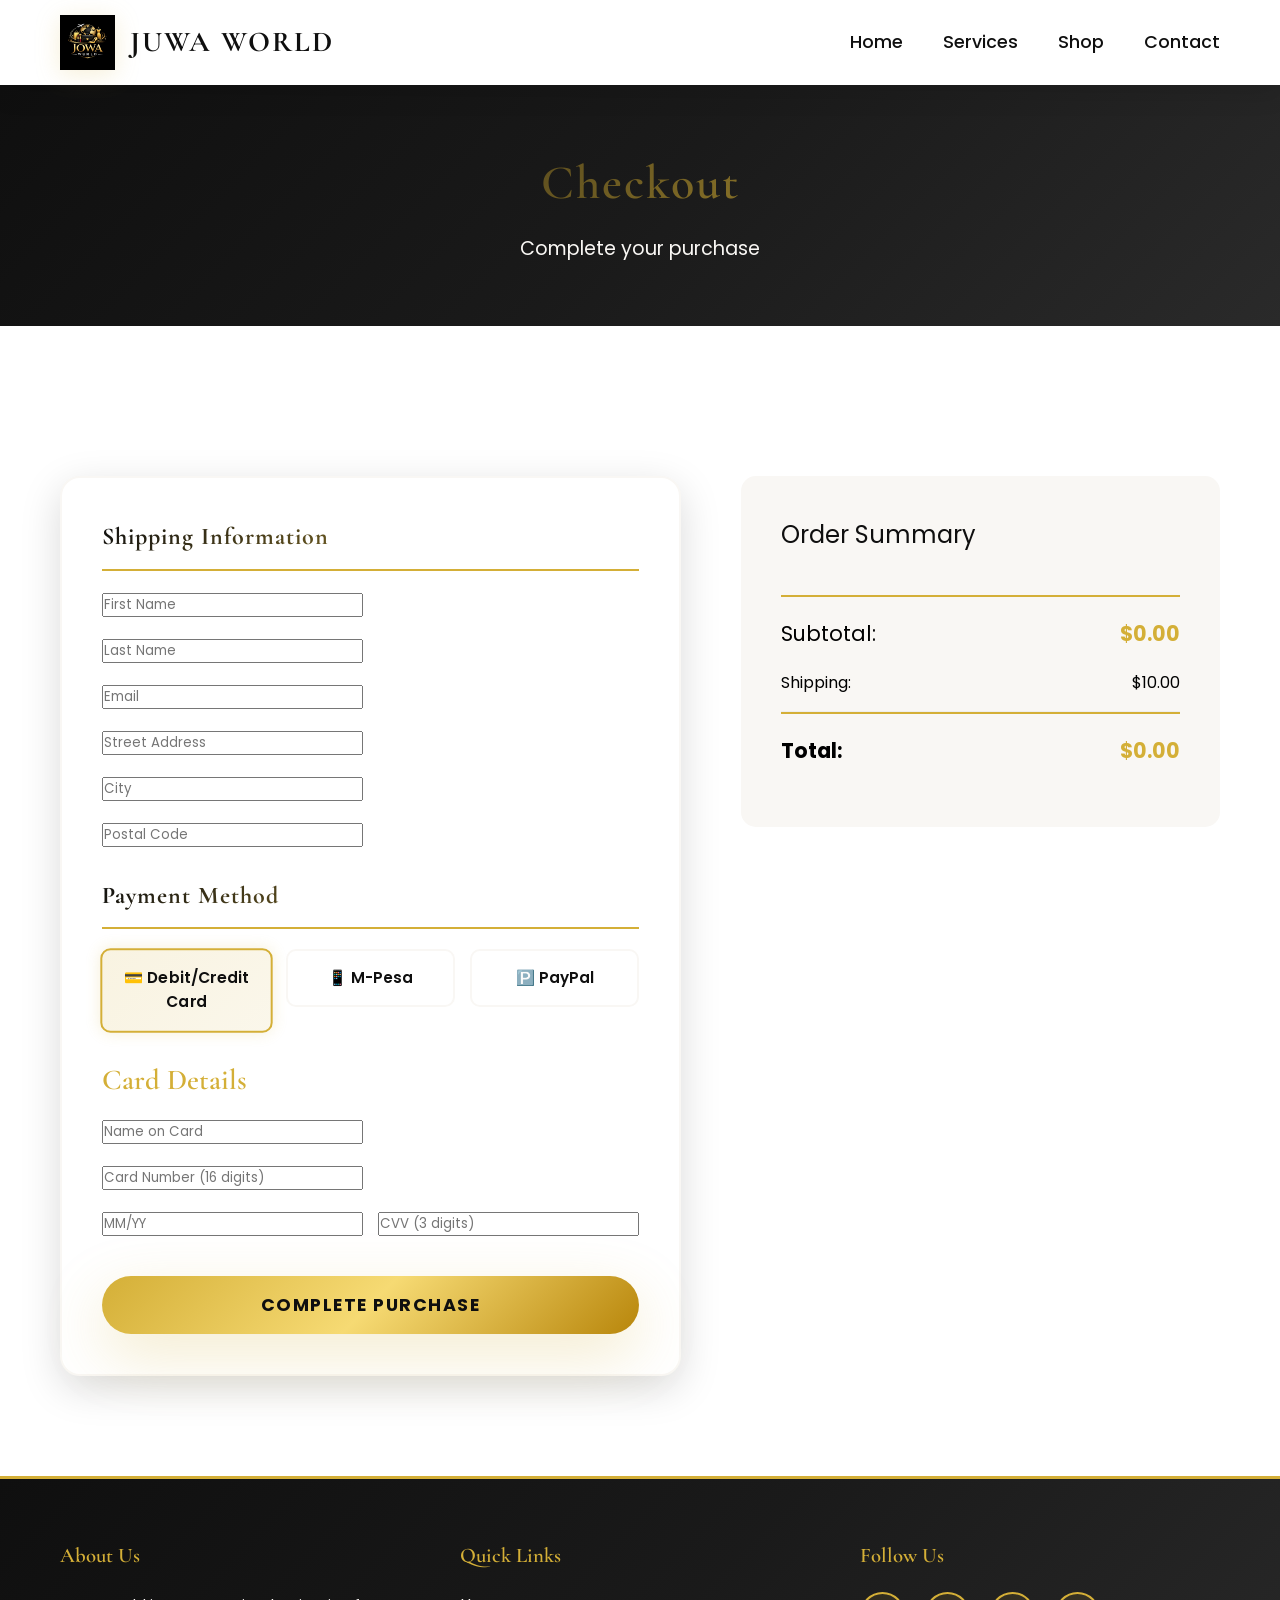
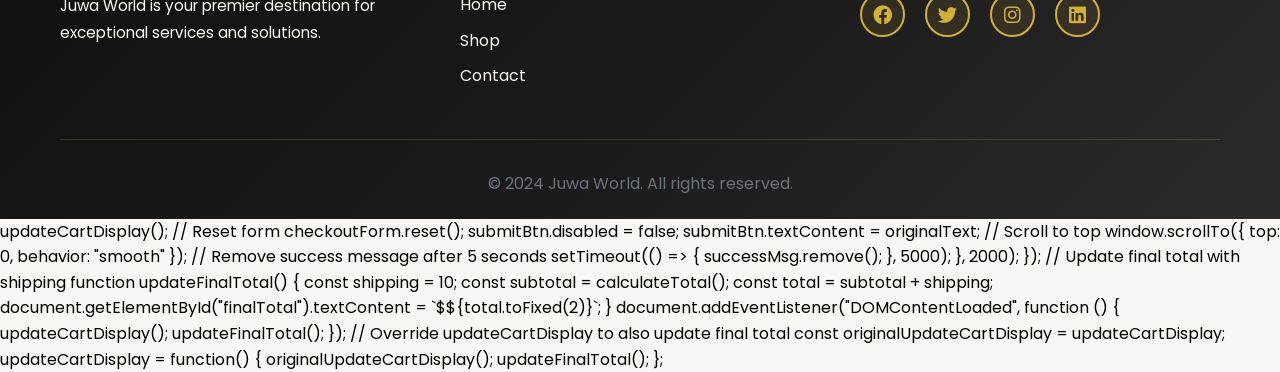
==== commit b57a3600: "Add files via upload 15th update" ====
--- a/checkout.html
+++ b/checkout.html
@@ -110,17 +110,19 @@
 
                     <!-- M-PESA PAYMENT SECTION -->
                     <div id="mpesaSection" class="payment-section" style="display: none;">
-                        <h3 style="margin-top: 20px; color: var(--gold);">M-Pesa Details</h3>
+                        <h3 style="margin-top: 20px; color: var(--gold);">M-Pesa Payment</h3>
                         
                         <div class="form-group">
-                            <input type="tel" name="mpesaPhone" placeholder="M-Pesa Phone Number (e.g., 254792542973)">
+                            <label style="display: block; margin-bottom: 8px; color: var(--dark); font-weight: 600;">M-Pesa Account Number</label>
+                            <input type="tel" name="mpesaPhone" placeholder="Phone Number (e.g., +254799457413)" required>
                         </div>
                         
                         <div style="background: #f9f7f4; padding: 15px; border-radius: 8px; margin-top: 15px; border-left: 4px solid var(--gold);">
                             <p style="margin: 0; font-size: 0.9rem; color: var(--dark);">
-                                <strong>💡 Instructions:</strong><br>
-                                • You will receive an M-Pesa prompt on your phone<br>
-                                • Enter your M-Pesa PIN to complete payment<br>
+                                <strong>📱 Payment Instructions:</strong><br>
+                                • Account Number: <strong>+254 799 457413</strong><br>
+                                • Use your phone number above as reference<br>
+                                • Complete payment through M-Pesa USSD<br>
                                 • Confirmation will be sent to your email
                             </p>
                         </div>
@@ -243,8 +245,6 @@
         // REALISTIC CHECKOUT PROCESSING
         // ====================================================
         
-        const checkoutForm = document.getElementById("checkoutForm");
-        
         // Validation Functions
         function validateEmail(email) {
             const re = /^[^\s@]+@[^\s@]+\.[^\s@]+$/;
@@ -293,208 +293,249 @@
             return /^(254|0)?7[0-9]{8}$/.test(cleaned) || cleaned.length >= 10;
         }
         
-        if (checkoutForm) {
-            checkoutForm.addEventListener("submit", function (e) {
-                e.preventDefault();
-                
-                // Check cart
-                if (!cart || cart.length === 0) {
-                    alert("❌ Your cart is empty. Please add items before checkout.");
-                    return;
-                }
-                
-                // Get form values
-                const firstName = this.querySelector('input[name="firstName"]').value.trim();
-                const lastName = this.querySelector('input[name="lastName"]').value.trim();
-                const email = this.querySelector('input[name="email"]').value.trim();
-                const address = this.querySelector('input[name="address"]').value.trim();
-                const city = this.querySelector('input[name="city"]').value.trim();
-                const postal = this.querySelector('input[name="postal"]').value.trim();
-                const paymentMethod = this.querySelector('input[name="paymentMethod"]:checked').value;
-                
-                // Validation checks for shipping
-                if (!firstName || firstName.length < 2) {
-                    alert("❌ Please enter a valid first name");
-                    return;
-                }
-                
-                if (!lastName || lastName.length < 2) {
-                    alert("❌ Please enter a valid last name");
-                    return;
-                }
-                
-                if (!validateEmail(email)) {
-                    alert("❌ Please enter a valid email address");
-                    return;
-                }
-                
-                if (!address || address.length < 5) {
-                    alert("❌ Please enter a valid street address");
-                    return;
-                }
-                
-                if (!city || city.length < 2) {
-                    alert("❌ Please enter a valid city");
-                    return;
-                }
-                
-                if (!postal || postal.length < 3) {
-                    alert("❌ Please enter a valid postal code");
-                    return;
-                }
-                
-                // Payment method specific validation
-                let paymentDetails = {};
-                
-                if (paymentMethod === "card") {
-                    const cardName = this.querySelector('input[name="cardName"]').value.trim();
-                    const cardNumber = this.querySelector('input[name="cardNumber"]').value.trim();
-                    const expiry = this.querySelector('input[name="expiry"]').value.trim();
-                    const cvv = this.querySelector('input[name="cvv"]').value.trim();
-                    
-                    if (!cardName || cardName.length < 3) {
-                        alert("❌ Please enter the name on the card");
+        document.addEventListener("DOMContentLoaded", function() {
+            const checkoutForm = document.getElementById("checkoutForm");
+            
+            if (checkoutForm) {
+                checkoutForm.addEventListener("submit", function (e) {
+                    e.preventDefault();
+                    
+                    // Check cart
+                    if (!cart || cart.length === 0) {
+                        alert("❌ Your cart is empty. Please add items before checkout.");
                         return;
                     }
                     
-                    if (!validateCardNumber(cardNumber)) {
-                        alert("❌ Please enter a valid 16-digit card number");
+                    // Get form values
+                    const firstName = this.querySelector('input[name="firstName"]').value.trim();
+                    const lastName = this.querySelector('input[name="lastName"]').value.trim();
+                    const email = this.querySelector('input[name="email"]').value.trim();
+                    const address = this.querySelector('input[name="address"]').value.trim();
+                    const city = this.querySelector('input[name="city"]').value.trim();
+                    const postal = this.querySelector('input[name="postal"]').value.trim();
+                    const paymentMethod = this.querySelector('input[name="paymentMethod"]:checked').value;
+                    
+                    // Validation checks for shipping
+                    if (!firstName || firstName.length < 2) {
+                        alert("❌ Please enter a valid first name");
                         return;
                     }
                     
-                    if (!validateExpiry(expiry)) {
-                        alert("❌ Please enter a valid expiry date (MM/YY). Card must not be expired.");
+                    if (!lastName || lastName.length < 2) {
+                        alert("❌ Please enter a valid last name");
                         return;
                     }
                     
-                    if (!validateCVV(cvv)) {
-                        alert("❌ Please enter a valid 3-digit CVV");
+                    if (!validateEmail(email)) {
+                        alert("❌ Please enter a valid email address");
                         return;
                     }
                     
-                    paymentDetails = { cardName, cardNumberLast4: cardNumber.slice(-4) };
-                    
-                } else if (paymentMethod === "mpesa") {
-                    const mpesaPhone = this.querySelector('input[name="mpesaPhone"]').value.trim();
-                    
-                    if (!validateMpesaPhone(mpesaPhone)) {
-                        alert("❌ Please enter a valid M-Pesa phone number (e.g., 254792542973 or 0792542973)");
+                    if (!address || address.length < 5) {
+                        alert("❌ Please enter a valid street address");
                         return;
                     }
                     
-                    paymentDetails = { mpesaPhone };
-                    
-                } else if (paymentMethod === "paypal") {
-                    const paypalEmail = this.querySelector('input[name="paypalEmail"]').value.trim();
-                    
-                    if (!validateEmail(paypalEmail)) {
-                        alert("❌ Please enter a valid PayPal email address");
+                    if (!city || city.length < 2) {
+                        alert("❌ Please enter a valid city");
                         return;
                     }
                     
-                    paymentDetails = { paypalEmail };
-                }
-                
-                // Process payment
-                const submitBtn = this.querySelector('button[type="submit"]');
-                const originalText = submitBtn.textContent;
-                submitBtn.disabled = true;
-                
-                let processingText = "🔄 Processing ";
-                if (paymentMethod === "card") {
-                    processingText += "Card Payment...";
-                } else if (paymentMethod === "mpesa") {
-                    processingText += "M-Pesa Payment...";
-                } else if (paymentMethod === "paypal") {
-                    processingText += "PayPal Payment...";
-                }
-                submitBtn.textContent = processingText;
-                
-                // Simulate payment processing (2-3 seconds)
-                setTimeout(() => {
-                    const subtotal = calculateTotal();
-                    const shipping = 10;
-                    const total = subtotal + shipping;
-                    const orderId = "JW-" + Date.now();
-                    
-                    // Get payment method display name
-                    let paymentMethodName = "";
-                    let paymentIcon = "";
+                    if (!postal || postal.length < 3) {
+                        alert("❌ Please enter a valid postal code");
+                        return;
+                    }
+                    
+                    // Payment method specific validation
+                    let paymentDetails = {};
+                    
                     if (paymentMethod === "card") {
-                        paymentMethodName = "Debit/Credit Card";
-                        paymentIcon = "💳";
+                        const cardName = this.querySelector('input[name="cardName"]').value.trim();
+                        const cardNumber = this.querySelector('input[name="cardNumber"]').value.trim();
+                        const expiry = this.querySelector('input[name="expiry"]').value.trim();
+                        const cvv = this.querySelector('input[name="cvv"]').value.trim();
+                        
+                        if (!cardName || cardName.length < 3) {
+                            alert("❌ Please enter the name on the card");
+                            return;
+                        }
+                        
+                        if (!validateCardNumber(cardNumber)) {
+                            alert("❌ Please enter a valid 16-digit card number");
+                            return;
+                        }
+                        
+                        if (!validateExpiry(expiry)) {
+                            alert("❌ Please enter a valid expiry date (MM/YY). Card must not be expired.");
+                            return;
+                        }
+                        
+                        if (!validateCVV(cvv)) {
+                            alert("❌ Please enter a valid 3-digit CVV");
+                            return;
+                        }
+                        
+                        paymentDetails = { cardName, cardNumberLast4: cardNumber.slice(-4) };
+                        
                     } else if (paymentMethod === "mpesa") {
-                        paymentMethodName = "M-Pesa";
-                        paymentIcon = "📱";
+                        const mpesaPhone = this.querySelector('input[name="mpesaPhone"]').value.trim();
+                        
+                        if (!mpesaPhone) {
+                            alert("❌ Please enter your M-Pesa phone number");
+                            return;
+                        }
+                        
+                        if (!validateMpesaPhone(mpesaPhone)) {
+                            alert("❌ Please enter a valid M-Pesa phone number (e.g., 254792542973 or 0792542973)");
+                            return;
+                        }
+                        
+                        paymentDetails = { mpesaPhone };
+                        
                     } else if (paymentMethod === "paypal") {
-                        paymentMethodName = "PayPal";
-                        paymentIcon = "🅿️";
-                    }
-                    
-                    // Create success message
-                    const successMsg = document.createElement("div");
-                    successMsg.style.cssText = `
-                        background: linear-gradient(135deg, #28a745 0%, #20c997 100%);
-                        color: white;
-                        padding: 30px;
-                        border-radius: 12px;
-                        margin-bottom: 20px;
-                        text-align: center;
-                        font-weight: 600;
-                        box-shadow: 0 10px 40px rgba(40, 167, 69, 0.3);
-                        border-left: 5px solid #ffc107;
-                        animation: slideDown 0.5s ease;
-                    `;
-                    successMsg.innerHTML = `
-                        <h3 style="margin: 0 0 15px 0; font-size: 1.5rem;">✓ Order Placed Successfully!</h3>
-                        <p style="margin: 8px 0;">Thank you for your purchase, <strong>${firstName} ${lastName}</strong></p>
-                        <hr style="border: 1px solid rgba(255,255,255,0.3); margin: 15px 0;">
-                        <div style="text-align: left; max-width: 400px; margin: 15px auto; font-size: 0.95rem;">
-                            <p><strong>Order ID:</strong> ${orderId}</p>
-                            <p><strong>Payment Method:</strong> ${paymentIcon} ${paymentMethodName}</p>
-                            <p><strong>Subtotal:</strong> ₹${subtotal.toFixed(2)}</p>
-                            <p><strong>Shipping:</strong> ₹${shipping.toFixed(2)}</p>
-                            <p style="border-top: 1px solid rgba(255,255,255,0.3); padding-top: 10px; margin-top: 10px;">
-                                <strong style="font-size: 1.1rem;">Order Total: ₹${total.toFixed(2)}</strong>
-                            </p>
-                        </div>
-                        <hr style="border: 1px solid rgba(255,255,255,0.3); margin: 15px 0;">
-                        <p style="margin: 8px 0; font-size: 0.9rem;">📧 Confirmation email sent to: <strong>${email}</strong></p>
-                        <p style="margin: 8px 0; font-size: 0.9rem;">📦 Estimated delivery: 3-5 business days to ${city}</p>
-                    `;
-                    
-                    // Insert success message
-                    this.parentNode.insertBefore(successMsg, this);
-                    
-                    // Scroll to message
-                    successMsg.scrollIntoView({ behavior: 'smooth', block: 'start' });
-                    
-                    // Reset form
-                    checkoutForm.reset();
-                    cardSection.style.display = "block";
-                    mpesaSection.style.display = "none";
-                    paypalSection.style.display = "none";
-                    submitBtn.disabled = false;
-                    submitBtn.textContent = originalText;
-                    
-                    // Clear cart
-                    cart = [];
-                    localStorage.removeItem("juwaCart");
-                    
-                    // Update cart display
-                    updateCartDisplay();
-                    
-                    // Redirect after 5 seconds
+                        const paypalEmail = this.querySelector('input[name="paypalEmail"]').value.trim();
+                        
+                        if (!paypalEmail) {
+                            alert("❌ Please enter your PayPal email address");
+                            return;
+                        }
+                        
+                        if (!validateEmail(paypalEmail)) {
+                            alert("❌ Please enter a valid PayPal email address");
+                            return;
+                        }
+                        
+                        paymentDetails = { paypalEmail };
+                    }
+                    
+                    // Process payment
+                    const submitBtn = this.querySelector('button[type="submit"]');
+                    const originalText = submitBtn.textContent;
+                    submitBtn.disabled = true;
+                    
+                    let processingText = "🔄 Processing ";
+                    if (paymentMethod === "card") {
+                        processingText += "Card Payment...";
+                    } else if (paymentMethod === "mpesa") {
+                        processingText += "M-Pesa Payment...";
+                    } else if (paymentMethod === "paypal") {
+                        processingText += "PayPal Payment...";
+                    }
+                    submitBtn.textContent = processingText;
+                    
+                    // Simulate payment processing (2-3 seconds)
                     setTimeout(() => {
-                        window.location.href = "index.html";
-                    }, 5000);
-                    
-                }, 2500);
-            });
-            
-            // Update cart display on load
-            updateCartDisplay();
-        }
+                        const subtotal = calculateTotal();
+                        const shipping = 10;
+                        const total = subtotal + shipping;
+                        const orderId = "JW-" + Date.now();
+                        
+                        // Get payment method display name
+                        let paymentMethodName = "";
+                        let paymentIcon = "";
+                        if (paymentMethod === "card") {
+                            paymentMethodName = "Debit/Credit Card";
+                            paymentIcon = "💳";
+                        } else if (paymentMethod === "mpesa") {
+                            paymentMethodName = "M-Pesa";
+                            paymentIcon = "📱";
+                        } else if (paymentMethod === "paypal") {
+                            paymentMethodName = "PayPal";
+                            paymentIcon = "🅿️";
+                        }
+                        
+                        // Create success message
+                        const successMsg = document.createElement("div");
+                        successMsg.style.cssText = `
+                            background: linear-gradient(135deg, #28a745 0%, #20c997 100%);
+                            color: white;
+                            padding: 30px;
+                            border-radius: 12px;
+                            margin-bottom: 20px;
+                            text-align: center;
+                            font-weight: 600;
+                            box-shadow: 0 10px 40px rgba(40, 167, 69, 0.3);
+                            border-left: 5px solid #ffc107;
+                            animation: slideDown 0.5s ease;
+                        `;
+                        successMsg.innerHTML = `
+                            <h3 style="margin: 0 0 15px 0; font-size: 1.5rem;">✓ Order Placed Successfully!</h3>
+                            <p style="margin: 8px 0;">Thank you for your purchase, <strong>${firstName} ${lastName}</strong></p>
+                            <hr style="border: 1px solid rgba(255,255,255,0.3); margin: 15px 0;">
+                            <div style="text-align: left; max-width: 400px; margin: 15px auto; font-size: 0.95rem;">
+                                <p><strong>Order ID:</strong> ${orderId}</p>
+                                <p><strong>Payment Method:</strong> ${paymentIcon} ${paymentMethodName}</p>
+                                <p><strong>Subtotal:</strong> Ksh${subtotal.toFixed(2)}</p>
+                                <p><strong>Shipping:</strong> Ksh${shipping.toFixed(2)}</p>
+                                <p style="border-top: 1px solid rgba(255,255,255,0.3); padding-top: 10px; margin-top: 10px;">
+                                    <strong style="font-size: 1.1rem;">Order Total: Ksh${total.toFixed(2)}</strong>
+                                </p>
+                            </div>
+                            <hr style="border: 1px solid rgba(255,255,255,0.3); margin: 15px 0;">
+                            <p style="margin: 8px 0; font-size: 0.9rem;">📧 Email: <strong>${email}</strong></p>
+                            <p style="margin: 8px 0; font-size: 0.9rem;">📱 Contact: <strong>+254 799 457413</strong></p>
+                            <p style="margin: 8px 0; font-size: 0.9rem;">📦 Estimated delivery: 3-5 business days to ${city}</p>
+                        `;
+                        
+                        // Insert success message
+                        this.parentNode.insertBefore(successMsg, this);
+                        
+                        // Scroll to message
+                        successMsg.scrollIntoView({ behavior: 'smooth', block: 'start' });
+                        
+                        // Reset form and sections
+                        checkoutForm.reset();
+                        const cardSection = document.getElementById("cardSection");
+                        const mpesaSection = document.getElementById("mpesaSection");
+                        const paypalSection = document.getElementById("paypalSection");
+                        cardSection.style.display = "block";
+                        mpesaSection.style.display = "none";
+                        paypalSection.style.display = "none";
+                        submitBtn.disabled = false;
+                        submitBtn.textContent = originalText;
+                        
+                        // Clear cart
+                        cart = [];
+                        localStorage.removeItem("juwaCart");
+                        
+                        // Update cart display
+                        if (typeof updateCartDisplay === 'function') {
+                            updateCartDisplay();
+                        }
+                        
+                        // Add WhatsApp button
+                        const whatsappBtn = document.createElement('button');
+                        whatsappBtn.type = 'button';
+                        whatsappBtn.style.cssText = `
+                            background: #25D366;
+                            color: white;
+                            padding: 12px 25px;
+                            border: none;
+                            border-radius: 8px;
+                            font-weight: 600;
+                            margin-top: 15px;
+                            cursor: pointer;
+                            font-size: 1rem;
+                            transition: all 0.3s ease;
+                        `;
+                        whatsappBtn.textContent = '💬 Message us on WhatsApp';
+                        whatsappBtn.onmouseover = () => whatsappBtn.style.background = '#1fad51';
+                        whatsappBtn.onmouseout = () => whatsappBtn.style.background = '#25D366';
+                        whatsappBtn.onclick = () => {
+                            const message = `Hi! I just placed order ${orderId} for Ksh${total.toFixed(2)}. Confirmation sent to ${email}`;
+                            window.open(`https://wa.me/254799457413?text=${encodeURIComponent(message)}`, '_blank');
+                        };
+                        successMsg.appendChild(whatsappBtn);
+                        
+                        // Redirect after 5 seconds
+                        setTimeout(() => {
+                            window.location.href = "index.html";
+                        }, 5000);
+                        
+                    }, 2500);
+                });
+            }
+        });
     </script>
     <style>
         @keyframes slideDown {
@@ -558,34 +599,4 @@
         };
     </script>
 </body>
-</html>
-PLACE ORDER
-</button>
-
-</div>
-
-<div class="order-summary">
-
-<h2>Order Summary</h2>
-
-<div class="summary-item">
-<span>Nail Polish Set</span>
-<span>Ksh 1,500</span>
-</div>
-
-<div class="summary-item">
-<span>Cuticle Oil</span>
-<span>Ksh 900</span>
-</div>
-
-<div class="summary-total">
-<span>Total</span>
-<span>Ksh 2,400</span>
-</div>
-
-</div>
-
-</section>
-
-</body>
 </html>
--- a/styles.css
+++ b/styles.css
@@ -756,6 +756,138 @@
         grid-template-columns: 1fr;
         gap: 15px;
         margin-top: 20px;
+    }
+}
+
+.services-grid-page {
+    display: grid;
+    grid-template-columns: repeat(auto-fit, minmax(280px, 1fr));
+    gap: 30px;
+    margin-top: 50px;
+}
+
+@media (max-width: 768px) {
+    .services-grid-page {
+        grid-template-columns: repeat(auto-fit, minmax(220px, 1fr));
+        gap: 20px;
+        margin-top: 30px;
+    }
+}
+
+@media (max-width: 480px) {
+    .services-grid-page {
+        grid-template-columns: 1fr;
+        gap: 15px;
+        margin-top: 20px;
+    }
+}
+
+.service-box {
+    background: linear-gradient(135deg, var(--light-bg) 0%, var(--white) 100%);
+    padding: 40px 30px;
+    border-radius: 16px;
+    text-align: center;
+    transition: all 0.35s cubic-bezier(0.4, 0, 0.2, 1);
+    border: 2px solid var(--gold);
+    box-shadow: 0 8px 24px rgba(212, 175, 55, 0.1);
+    position: relative;
+    overflow: hidden;
+}
+
+.service-box::before {
+    content: '';
+    position: absolute;
+    top: 0;
+    left: 0;
+    right: 0;
+    bottom: 0;
+    background: linear-gradient(135deg, var(--gold) 0%, var(--gold-light) 100%);
+    opacity: 0;
+    transition: opacity 0.35s ease;
+    z-index: -1;
+}
+
+.service-box:hover {
+    transform: translateY(-12px);
+    box-shadow: var(--shadow-hover);
+}
+
+.service-box:hover::before {
+    opacity: 0.05;
+}
+
+.service-box i {
+    font-size: 3rem;
+    color: var(--gold);
+    margin-bottom: 15px;
+    display: block;
+    transition: all 0.35s ease;
+}
+
+.service-box:hover i {
+    font-size: 3.5rem;
+    transform: rotate(10deg) scale(1.1);
+}
+
+.service-box h3 {
+    color: var(--dark);
+    font-size: 1.3rem;
+    margin-bottom: 20px;
+    font-weight: 600;
+    letter-spacing: 0.5px;
+}
+
+.enquire-btn {
+    display: inline-block;
+    background: linear-gradient(135deg, #25D366 0%, #20BA5E 100%);
+    color: white;
+    padding: 12px 28px;
+    border-radius: 8px;
+    text-decoration: none;
+    font-weight: 600;
+    transition: all 0.3s ease;
+    font-size: 1rem;
+    box-shadow: 0 4px 15px rgba(37, 211, 102, 0.3);
+}
+
+.enquire-btn:hover {
+    transform: translateY(-3px);
+    box-shadow: 0 6px 20px rgba(37, 211, 102, 0.4);
+    background: linear-gradient(135deg, #20BA5E 0%, #1aa85a 100%);
+}
+
+@media (max-width: 768px) {
+    .service-box {
+        padding: 30px 20px;
+    }
+    
+    .service-box i {
+        font-size: 2.5rem;
+    }
+    
+    .service-box h3 {
+        font-size: 1.1rem;
+    }
+}
+
+@media (max-width: 480px) {
+    .service-box {
+        padding: 20px 15px;
+    }
+    
+    .service-box i {
+        font-size: 2rem;
+        margin-bottom: 10px;
+    }
+    
+    .service-box h3 {
+        font-size: 1rem;
+        margin-bottom: 15px;
+    }
+    
+    .enquire-btn {
+        padding: 10px 20px;
+        font-size: 0.9rem;
     }
 }
 
@@ -2368,4 +2500,259 @@
         padding: 12px 15px;
         font-size: 0.9rem;
     }
+}
+
+/* =========================================================
+   CART MODAL
+========================================================= */
+
+.cart-modal {
+    position: fixed;
+    top: 0;
+    left: 0;
+    right: 0;
+    bottom: 0;
+    background: rgba(0, 0, 0, 0.7);
+    display: none;
+    align-items: flex-start;
+    justify-content: flex-end;
+    z-index: 1000;
+    padding-top: 80px;
+}
+
+.cart-modal.active {
+    display: flex !important;
+}
+
+.cart-modal-content {
+    background: var(--white);
+    width: 100%;
+    max-width: 400px;
+    height: calc(100vh - 80px);
+    display: flex;
+    flex-direction: column;
+    box-shadow: var(--shadow-dark);
+    animation: slideInRight 0.3s ease-out;
+}
+
+.cart-modal-header {
+    padding: 20px;
+    border-bottom: 2px solid var(--gold);
+    display: flex;
+    justify-content: space-between;
+    align-items: center;
+    background: linear-gradient(135deg, var(--light-bg) 0%, var(--white) 100%);
+}
+
+.cart-modal-header h3 {
+    color: var(--dark);
+    font-size: 1.3rem;
+    margin: 0;
+}
+
+.cart-modal-items {
+    flex: 1;
+    overflow-y: auto;
+    padding: 20px;
+}
+
+.cart-modal-item {
+    display: flex;
+    justify-content: space-between;
+    align-items: center;
+    padding: 15px;
+    border-bottom: 1px solid var(--light-bg);
+    gap: 15px;
+}
+
+.cart-modal-item-info {
+    flex: 1;
+}
+
+.cart-modal-item-name {
+    color: var(--dark);
+    font-weight: 600;
+    margin-bottom: 5px;
+}
+
+.cart-modal-item-price {
+    color: var(--gold);
+    font-weight: 700;
+}
+
+.cart-modal-item-quantity {
+    display: flex;
+    align-items: center;
+    gap: 8px;
+}
+
+.quantity-btn {
+    background: var(--light-bg);
+    border: 1px solid var(--gold);
+    color: var(--dark);
+    width: 25px;
+    height: 25px;
+    border-radius: 4px;
+    cursor: pointer;
+    font-weight: bold;
+    transition: all 0.2s;
+}
+
+.quantity-btn:hover {
+    background: var(--gold);
+    color: var(--white);
+}
+
+.remove-item-btn {
+    background: none;
+    border: none;
+    color: #dc2626;
+    cursor: pointer;
+    font-size: 18px;
+    transition: all 0.2s;
+}
+
+.remove-item-btn:hover {
+    transform: scale(1.2);
+}
+
+.cart-empty {
+    text-align: center;
+    padding: 40px 20px;
+    color: var(--gray);
+}
+
+.cart-modal-footer {
+    padding: 20px;
+    border-top: 2px solid var(--gold);
+    background: var(--light-bg);
+}
+
+.cart-modal-total {
+    display: flex;
+    justify-content: space-between;
+    margin-bottom: 15px;
+    font-size: 1.2rem;
+    color: var(--dark);
+}
+
+.cart-modal-total span {
+    color: var(--gold);
+    font-weight: 700;
+}
+
+.checkout-btn {
+    background: var(--gradient-gold);
+    color: var(--dark);
+    padding: 12px 20px;
+    border-radius: 8px;
+    font-weight: 600;
+    border: none;
+    cursor: pointer;
+    transition: all 0.3s;
+    display: block;
+    text-align: center;
+}
+
+.checkout-btn:hover {
+    transform: translateY(-2px);
+    box-shadow: var(--shadow-hover);
+}
+
+/* =========================================================
+   SEARCH MODAL
+========================================================= */
+
+.search-modal {
+    position: fixed;
+    top: 0;
+    left: 0;
+    right: 0;
+    bottom: 0;
+    background: rgba(0, 0, 0, 0.7);
+    display: none;
+    align-items: flex-start;
+    justify-content: center;
+    z-index: 1000;
+    padding-top: 100px;
+}
+
+.search-modal.active {
+    display: flex !important;
+}
+
+.search-modal-content {
+    background: var(--white);
+    width: 90%;
+    max-width: 600px;
+    border-radius: 12px;
+    box-shadow: var(--shadow-dark);
+    animation: slideDown 0.3s ease-out;
+    position: relative;
+}
+
+.search-modal-header {
+    padding: 20px;
+    border-bottom: 2px solid var(--gold);
+    position: relative;
+}
+
+.search-results {
+    max-height: 400px;
+    overflow-y: auto;
+}
+
+.search-result-item {
+    padding: 15px 20px;
+    border-bottom: 1px solid var(--light-bg);
+    cursor: pointer;
+    transition: all 0.2s;
+}
+
+.search-result-item:hover {
+    background: var(--light-bg);
+    padding-left: 25px;
+}
+
+.search-result-name {
+    color: var(--dark);
+    font-weight: 600;
+    margin-bottom: 5px;
+}
+
+.search-result-price {
+    color: var(--gold);
+    font-weight: 700;
+}
+
+.no-results {
+    text-align: center;
+    padding: 40px 20px;
+    color: var(--gray);
+}
+
+/* =========================================================
+   ANIMATION VARIANTS
+========================================================= */
+
+@keyframes slideInRight {
+    from {
+        transform: translateX(400px);
+        opacity: 0;
+    }
+    to {
+        transform: translateX(0);
+        opacity: 1;
+    }
+}
+
+/* Responsive adjustments */
+@media (max-width: 768px) {
+    .cart-modal-content {
+        max-width: 100%;
+    }
+    
+    .search-modal-content {
+        width: 95%;
+    }
 }
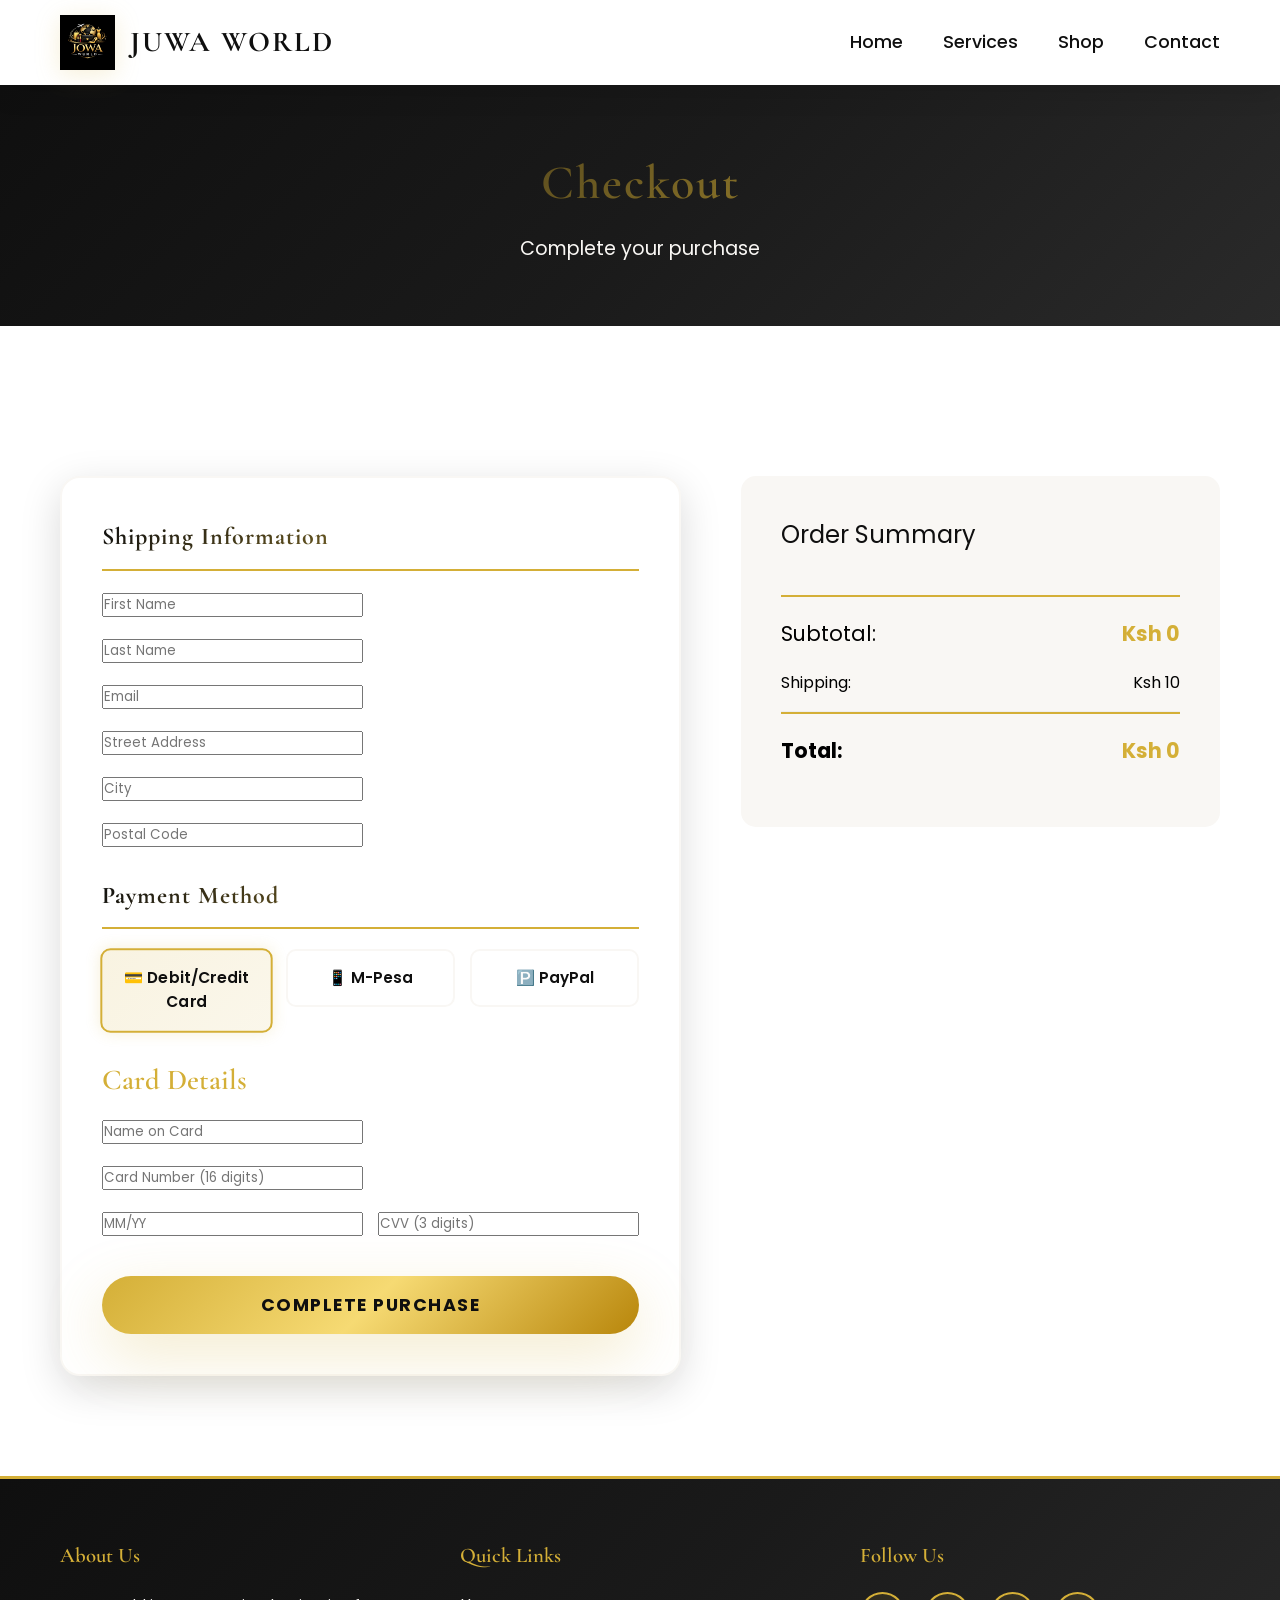
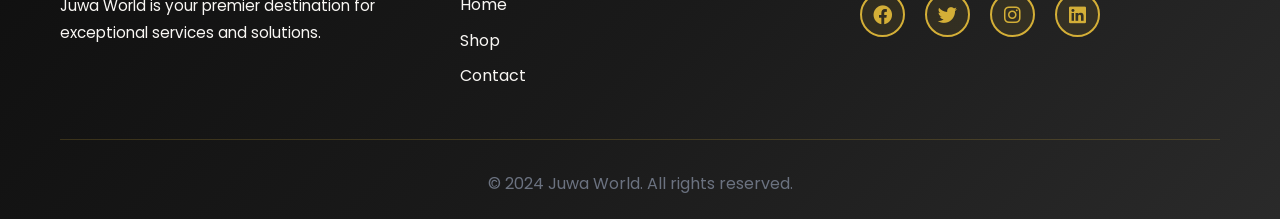
==== commit e9778cbe: "Add files via upload" ====
--- a/checkout.html
+++ b/checkout.html
@@ -91,19 +91,19 @@
                         <h3 style="margin-top: 20px; color: var(--gold);">Card Details</h3>
                         
                         <div class="form-group">
-                            <input type="text" name="cardName" placeholder="Name on Card">
+                            <input type="text" name="cardName" placeholder="Name on Card" required>
                         </div>
                         
                         <div class="form-group">
-                            <input type="text" name="cardNumber" placeholder="Card Number (16 digits)" maxlength="16" pattern="[0-9]{16}">
+                            <input type="text" name="cardNumber" placeholder="Card Number (16 digits)" maxlength="16" pattern="[0-9]{16}" required>
                         </div>
                         
                         <div class="form-row">
                             <div class="form-group" style="flex: 1;">
-                                <input type="text" name="expiry" placeholder="MM/YY" maxlength="5" pattern="[0-9]{2}/[0-9]{2}">
+                                <input type="text" name="expiry" placeholder="MM/YY" maxlength="5" pattern="[0-9]{2}/[0-9]{2}" required>
                             </div>
                             <div class="form-group" style="flex: 1;">
-                                <input type="text" name="cvv" placeholder="CVV (3 digits)" maxlength="3" pattern="[0-9]{3}">
+                                <input type="text" name="cvv" placeholder="CVV (3 digits)" maxlength="3" pattern="[0-9]{3}" required>
                             </div>
                         </div>
                     </div>
@@ -114,7 +114,7 @@
                         
                         <div class="form-group">
                             <label style="display: block; margin-bottom: 8px; color: var(--dark); font-weight: 600;">M-Pesa Account Number</label>
-                            <input type="tel" name="mpesaPhone" placeholder="Phone Number (e.g., +254799457413)" required>
+                            <input type="tel" name="mpesaPhone" placeholder="Phone Number (e.g., +254799457413)">
                         </div>
                         
                         <div style="background: #f9f7f4; padding: 15px; border-radius: 8px; margin-top: 15px; border-left: 4px solid var(--gold);">
@@ -156,17 +156,17 @@
                     
                     <div class="cart-total">
                         <span>Subtotal:</span>
-                        <span class="cart-total-amount">$0.00</span>
+                        <span class="cart-total-amount" id="subtotalAmount"><strong>Ksh 0</strong></span>
                     </div>
                     
                     <div style="display: flex; justify-content: space-between; padding-bottom: 15px; border-bottom: 1px solid #eee;">
                         <span>Shipping:</span>
-                        <span>$10.00</span>
+                        <span>Ksh 10</span>
                     </div>
                     
                     <div class="cart-total">
                         <span><strong>Total:</strong></span>
-                        <span class="cart-total-amount" id="finalTotal"><strong>$0.00</strong></span>
+                        <span class="cart-total-amount" id="finalTotal"><strong>Ksh 0</strong></span>
                     </div>
                 </div>
             </div>
@@ -208,7 +208,7 @@
     <script src="script.js"></script>
     <script>
         // ====================================================
-        // PAYMENT METHOD SELECTION
+        // PAYMENT METHOD SELECTION & CHECKOUT PROCESSING
         // ====================================================
         
         document.addEventListener("DOMContentLoaded", function() {
@@ -216,6 +216,11 @@
             const cardSection = document.getElementById("cardSection");
             const mpesaSection = document.getElementById("mpesaSection");
             const paypalSection = document.getElementById("paypalSection");
+            
+            // Get all payment-related inputs
+            const cardInputs = cardSection.querySelectorAll('input');
+            const mpesaInputs = mpesaSection.querySelectorAll('input');
+            const paypalInputs = paypalSection.querySelectorAll('input');
             
             paymentMethodRadios.forEach(radio => {
                 radio.addEventListener("change", function() {
@@ -224,20 +229,34 @@
                     mpesaSection.style.display = "none";
                     paypalSection.style.display = "none";
                     
-                    // Show selected section
+                    // Reset required on all payment inputs
+                    cardInputs.forEach(input => input.required = false);
+                    mpesaInputs.forEach(input => input.required = false);
+                    paypalInputs.forEach(input => input.required = false);
+                    
+                    // Show selected section and set required
                     if (this.value === "card") {
                         cardSection.style.display = "block";
+                        cardInputs.forEach(input => input.required = true);
                     } else if (this.value === "mpesa") {
                         mpesaSection.style.display = "block";
+                        mpesaInputs.forEach(input => input.required = true);
                     } else if (this.value === "paypal") {
                         paypalSection.style.display = "block";
+                        paypalInputs.forEach(input => input.required = true);
                     }
                 });
             });
+            
+            // Initialize with card section visible and required
+            cardInputs.forEach(input => input.required = true);
             
             // Update cart display on load
             if (typeof updateCartDisplay === 'function') {
                 updateCartDisplay();
+            }
+            if (typeof updateFinalTotal === 'function') {
+                updateFinalTotal();
             }
         });
         
@@ -423,7 +442,8 @@
                     }
                     submitBtn.textContent = processingText;
                     
-                    // Simulate payment processing (2-3 seconds)
+                    // Simulate payment processing (2.5 seconds)
+                    const self = this;
                     setTimeout(() => {
                         const subtotal = calculateTotal();
                         const shipping = 10;
@@ -465,10 +485,10 @@
                             <div style="text-align: left; max-width: 400px; margin: 15px auto; font-size: 0.95rem;">
                                 <p><strong>Order ID:</strong> ${orderId}</p>
                                 <p><strong>Payment Method:</strong> ${paymentIcon} ${paymentMethodName}</p>
-                                <p><strong>Subtotal:</strong> Ksh${subtotal.toFixed(2)}</p>
-                                <p><strong>Shipping:</strong> Ksh${shipping.toFixed(2)}</p>
+                                <p><strong>Subtotal:</strong> Ksh ${subtotal.toFixed(2)}</p>
+                                <p><strong>Shipping:</strong> Ksh ${shipping.toFixed(2)}</p>
                                 <p style="border-top: 1px solid rgba(255,255,255,0.3); padding-top: 10px; margin-top: 10px;">
-                                    <strong style="font-size: 1.1rem;">Order Total: Ksh${total.toFixed(2)}</strong>
+                                    <strong style="font-size: 1.1rem;">Order Total: Ksh ${total.toFixed(2)}</strong>
                                 </p>
                             </div>
                             <hr style="border: 1px solid rgba(255,255,255,0.3); margin: 15px 0;">
@@ -478,7 +498,7 @@
                         `;
                         
                         // Insert success message
-                        this.parentNode.insertBefore(successMsg, this);
+                        self.parentNode.insertBefore(successMsg, self);
                         
                         // Scroll to message
                         successMsg.scrollIntoView({ behavior: 'smooth', block: 'start' });
@@ -498,10 +518,9 @@
                         cart = [];
                         localStorage.removeItem("juwaCart");
                         
-                        // Update cart display
-                        if (typeof updateCartDisplay === 'function') {
-                            updateCartDisplay();
-                        }
+                        // Update cart display after clearing
+                        updateCartDisplay();
+                        updateFinalTotal();
                         
                         // Add WhatsApp button
                         const whatsappBtn = document.createElement('button');
@@ -522,7 +541,7 @@
                         whatsappBtn.onmouseover = () => whatsappBtn.style.background = '#1fad51';
                         whatsappBtn.onmouseout = () => whatsappBtn.style.background = '#25D366';
                         whatsappBtn.onclick = () => {
-                            const message = `Hi! I just placed order ${orderId} for Ksh${total.toFixed(2)}. Confirmation sent to ${email}`;
+                            const message = `Hi! I just placed order ${orderId} for Ksh ${total.toFixed(2)}. Confirmation sent to ${email}`;
                             window.open(`https://wa.me/254799457413?text=${encodeURIComponent(message)}`, '_blank');
                         };
                         successMsg.appendChild(whatsappBtn);
@@ -561,29 +580,26 @@
             }
         }
     </style>
-                updateCartDisplay();
-
-                // Reset form
-                checkoutForm.reset();
-                submitBtn.disabled = false;
-                submitBtn.textContent = originalText;
-
-                // Scroll to top
-                window.scrollTo({ top: 0, behavior: "smooth" });
-
-                // Remove success message after 5 seconds
-                setTimeout(() => {
-                    successMsg.remove();
-                }, 5000);
-            }, 2000);
-        });
-
+
+    <script src="script.js"></script>
+    <script>
         // Update final total with shipping
         function updateFinalTotal() {
             const shipping = 10;
             const subtotal = calculateTotal();
             const total = subtotal + shipping;
-            document.getElementById("finalTotal").textContent = `$${total.toFixed(2)}`;
+            
+            // Update subtotal display
+            const subtotalEl = document.getElementById("subtotalAmount");
+            if (subtotalEl) {
+                subtotalEl.textContent = `Ksh ${subtotal.toFixed(2)}`;
+            }
+            
+            // Update total display
+            const totalEl = document.getElementById("finalTotal");
+            if (totalEl) {
+                totalEl.textContent = `Ksh ${total.toFixed(2)}`;
+            }
         }
 
         document.addEventListener("DOMContentLoaded", function () {
